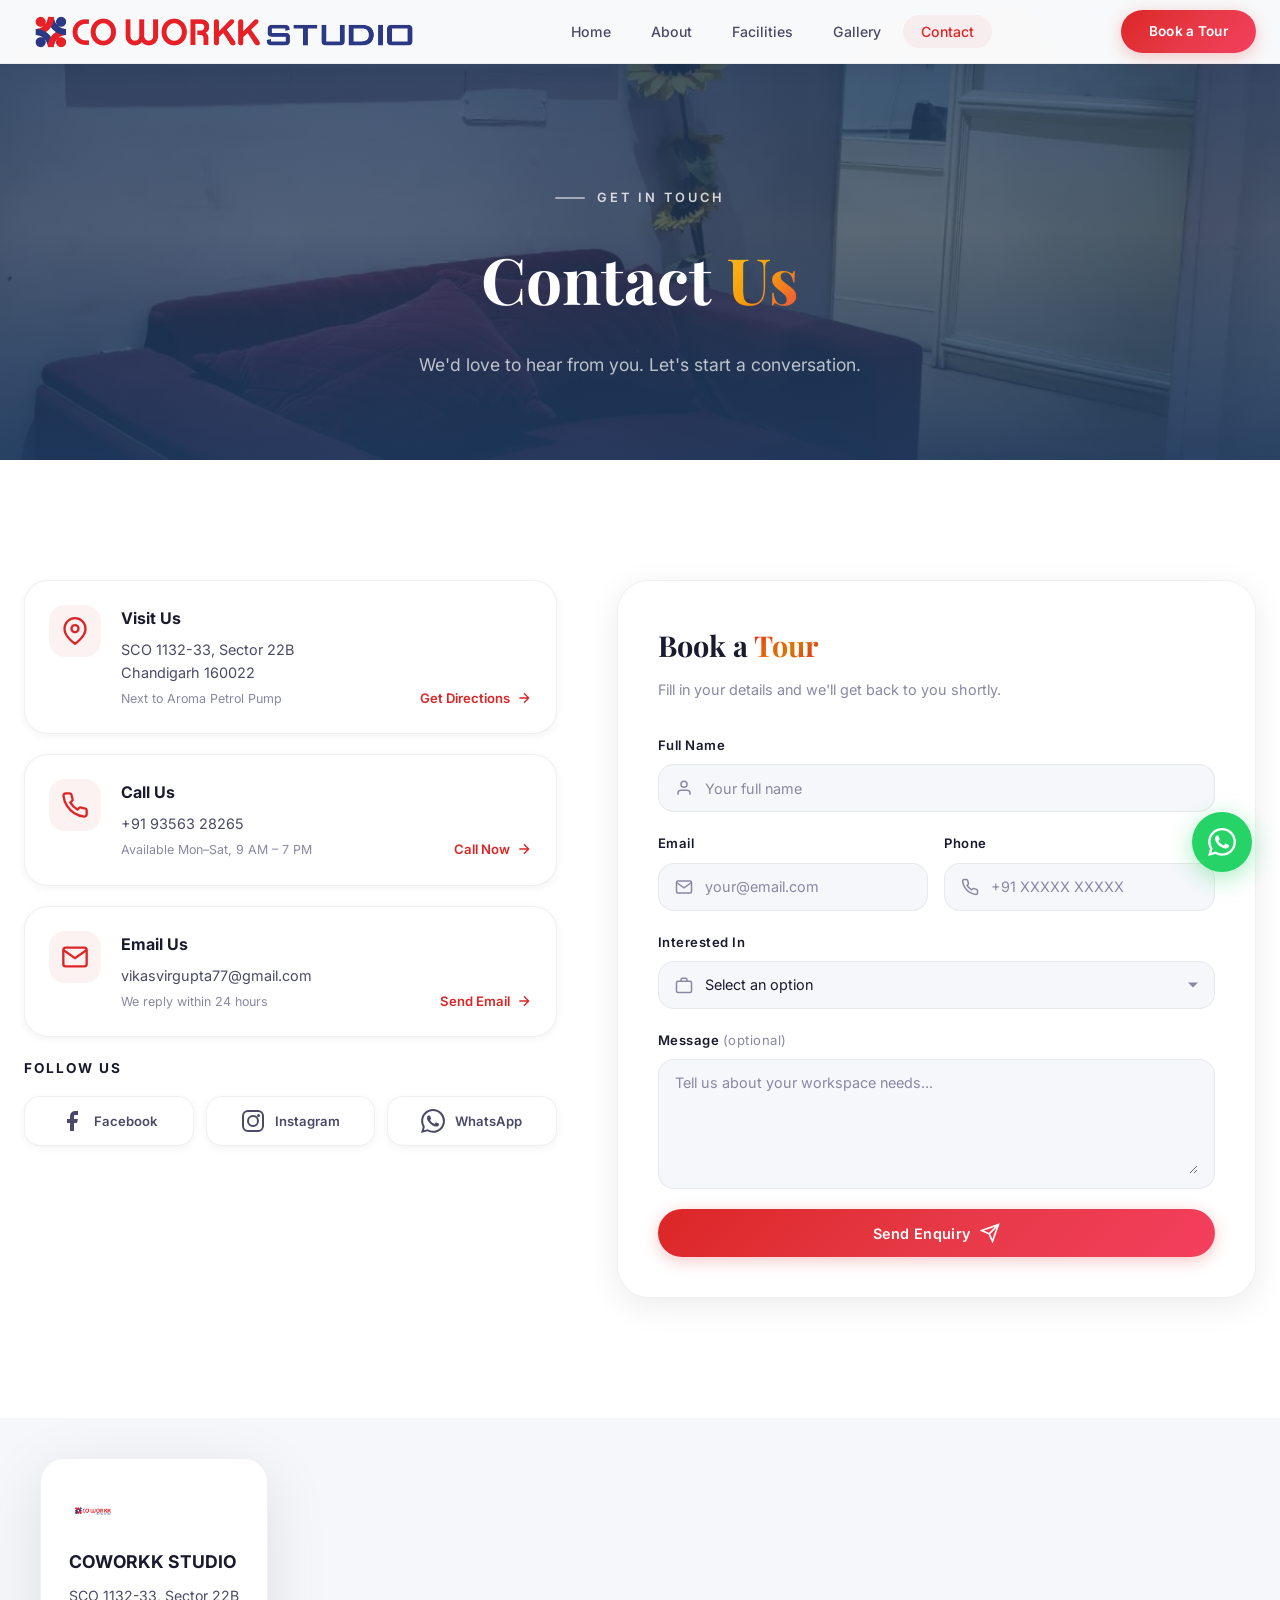
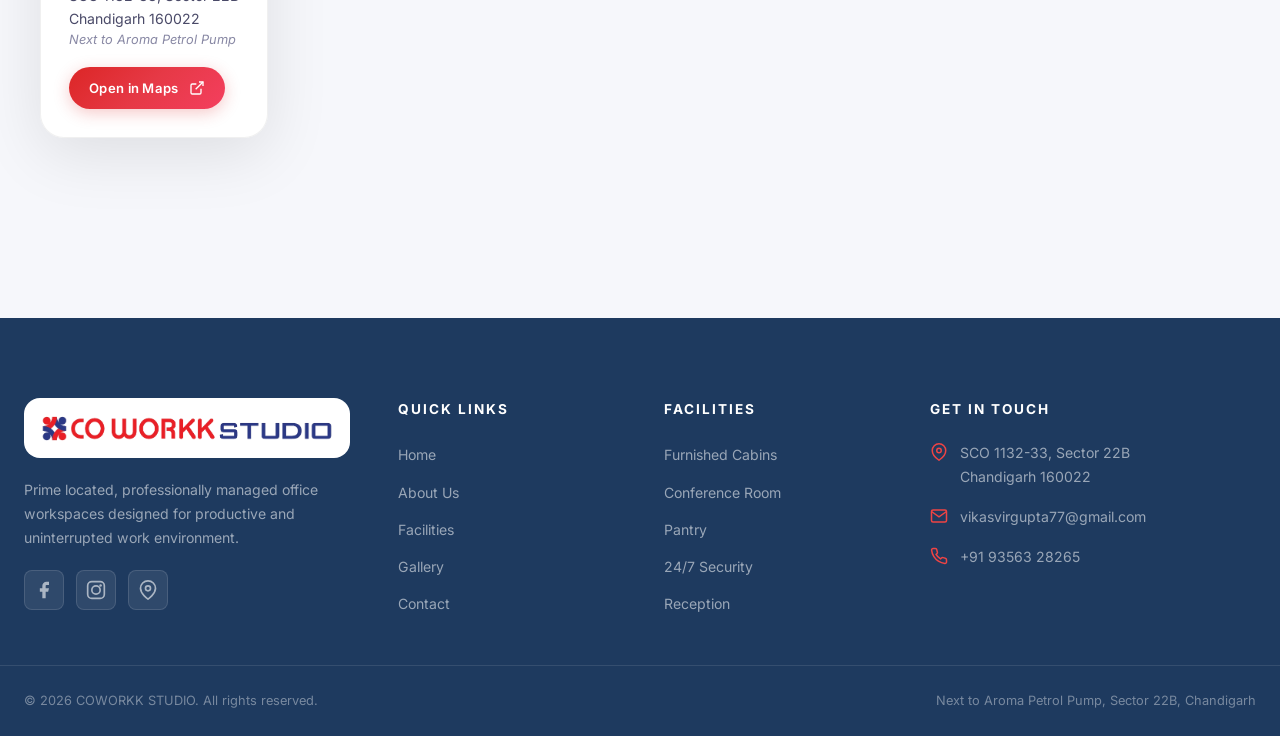
==== contact.html @ e85fd24f "first commit" ====
<!DOCTYPE html>
<html lang="en">
<head>
    <meta charset="UTF-8">
    <meta name="viewport" content="width=device-width, initial-scale=1.0">
    <title>Contact — COWORKK STUDIO | Book Your Workspace in Chandigarh</title>
    <meta name="description" content="Get in touch with COWORKK STUDIO. Book a tour of our premium managed office spaces at SCO 1132-33, Sector 22B, Chandigarh. Call +91 93563 28265.">
    <link rel="preconnect" href="https://fonts.googleapis.com">
    <link rel="preconnect" href="https://fonts.gstatic.com" crossorigin>
    <link href="https://fonts.googleapis.com/css2?family=Inter:wght@300;400;500;600;700;800;900&family=Playfair+Display:ital,wght@0,400;0,600;0,700;1,400&display=swap" rel="stylesheet">
    <link rel="stylesheet" href="styles.css">
    <link rel="icon" type="image/jpeg" href="pics/logo.webp">
</head>
<body>
    <!-- Navigation -->
    <nav class="navbar navbar-solid" id="navbar">
        <div class="nav-container">
            <a href="index.html" class="nav-logo" id="contact-nav-logo">
                <img src="pics/logo-banner.webp" alt="COWORKK STUDIO" class="nav-logo-wide">
            </a>
            <ul class="nav-links" id="nav-links">
                <li><a href="index.html" class="nav-link" id="con-nav-home">Home</a></li>
                <li><a href="index.html#about" class="nav-link" id="con-nav-about">About</a></li>
                <li><a href="index.html#facilities" class="nav-link" id="con-nav-facilities">Facilities</a></li>
                <li><a href="gallery.html" class="nav-link" id="con-nav-gallery">Gallery</a></li>
                <li><a href="contact.html" class="nav-link active" id="con-nav-contact">Contact</a></li>
            </ul>
            <a href="#book" class="nav-cta" id="con-nav-cta">Book a Tour</a>
            <button class="nav-toggle" id="nav-toggle" aria-label="Toggle navigation">
                <span></span><span></span><span></span>
            </button>
        </div>
    </nav>

    <!-- Page Hero -->
    <section class="page-hero page-hero-short" id="contact-hero">
        <div class="page-hero-bg" style="background-image: url('pics/lounge.webp')"></div>
        <div class="page-hero-overlay"></div>
        <div class="page-hero-content">
            <div class="section-tag animate-fade-up">
                <span class="tag-line"></span>
                Get in Touch
            </div>
            <h1 class="page-hero-title animate-fade-up delay-1">Contact <span class="gradient-text">Us</span></h1>
            <p class="page-hero-subtitle animate-fade-up delay-2">We'd love to hear from you. Let's start a conversation.</p>
        </div>
    </section>

    <!-- Contact Section -->
    <section class="contact-section section" id="book">
        <div class="container">
            <div class="contact-grid">
                <!-- Contact Info Cards -->
                <div class="contact-info">
                    <div class="contact-card reveal-left" id="contact-card-location">
                        <div class="contact-card-icon">
                            <svg width="28" height="28" viewBox="0 0 24 24" fill="none" stroke="currentColor" stroke-width="2"><path d="M21 10c0 7-9 13-9 13s-9-6-9-13a9 9 0 0 1 18 0z"/><circle cx="12" cy="10" r="3"/></svg>
                        </div>
                        <div class="contact-card-content">
                            <h3>Visit Us</h3>
                            <p>SCO 1132-33, Sector 22B<br>Chandigarh 160022</p>
                            <span class="contact-detail-note">Next to Aroma Petrol Pump</span>
                        </div>
                        <a href="https://maps.app.goo.gl/kgdo58kGFGBuZxff9" target="_blank" rel="noopener" class="contact-card-action" id="contact-get-directions">
                            Get Directions
                            <svg width="16" height="16" viewBox="0 0 24 24" fill="none" stroke="currentColor" stroke-width="2"><path d="M5 12h14m-7-7 7 7-7 7"/></svg>
                        </a>
                    </div>

                    <div class="contact-card reveal-left delay-1" id="contact-card-phone">
                        <div class="contact-card-icon">
                            <svg width="28" height="28" viewBox="0 0 24 24" fill="none" stroke="currentColor" stroke-width="2"><path d="M22 16.92v3a2 2 0 0 1-2.18 2 19.79 19.79 0 0 1-8.63-3.07 19.5 19.5 0 0 1-6-6 19.79 19.79 0 0 1-3.07-8.67A2 2 0 0 1 4.11 2h3a2 2 0 0 1 2 1.72 12.84 12.84 0 0 0 .7 2.81 2 2 0 0 1-.45 2.11L8.09 9.91a16 16 0 0 0 6 6l1.27-1.27a2 2 0 0 1 2.11-.45 12.84 12.84 0 0 0 2.81.7A2 2 0 0 1 22 16.92z"/></svg>
                        </div>
                        <div class="contact-card-content">
                            <h3>Call Us</h3>
                            <p><a href="tel:9356328265">+91 93563 28265</a></p>
                            <span class="contact-detail-note">Available Mon–Sat, 9 AM – 7 PM</span>
                        </div>
                        <a href="tel:9356328265" class="contact-card-action" id="contact-call-now">
                            Call Now
                            <svg width="16" height="16" viewBox="0 0 24 24" fill="none" stroke="currentColor" stroke-width="2"><path d="M5 12h14m-7-7 7 7-7 7"/></svg>
                        </a>
                    </div>

                    <div class="contact-card reveal-left delay-2" id="contact-card-email">
                        <div class="contact-card-icon">
                            <svg width="28" height="28" viewBox="0 0 24 24" fill="none" stroke="currentColor" stroke-width="2"><path d="M4 4h16c1.1 0 2 .9 2 2v12c0 1.1-.9 2-2 2H4c-1.1 0-2-.9-2-2V6c0-1.1.9-2 2-2z"/><polyline points="22,6 12,13 2,6"/></svg>
                        </div>
                        <div class="contact-card-content">
                            <h3>Email Us</h3>
                            <p><a href="mailto:vikasvirgupta77@gmail.com">vikasvirgupta77@gmail.com</a></p>
                            <span class="contact-detail-note">We reply within 24 hours</span>
                        </div>
                        <a href="mailto:vikasvirgupta77@gmail.com" class="contact-card-action" id="contact-send-email">
                            Send Email
                            <svg width="16" height="16" viewBox="0 0 24 24" fill="none" stroke="currentColor" stroke-width="2"><path d="M5 12h14m-7-7 7 7-7 7"/></svg>
                        </a>
                    </div>

                    <!-- Social Links -->
                    <div class="contact-socials reveal-left delay-3">
                        <h3>Follow Us</h3>
                        <div class="contact-social-links">
                            <a href="https://www.facebook.com/profile.php?id=61559058495968" target="_blank" rel="noopener" class="social-link-card" id="contact-facebook">
                                <svg width="24" height="24" viewBox="0 0 24 24" fill="currentColor"><path d="M18 2h-3a5 5 0 0 0-5 5v3H7v4h3v8h4v-8h3l1-4h-4V7a1 1 0 0 1 1-1h3z"/></svg>
                                <span>Facebook</span>
                            </a>
                            <a href="https://www.instagram.com/badger.7861937?igsh=MXg2c2RvbGVidzJybw==" target="_blank" rel="noopener" class="social-link-card" id="contact-instagram">
                                <svg width="24" height="24" viewBox="0 0 24 24" fill="none" stroke="currentColor" stroke-width="2"><rect x="2" y="2" width="20" height="20" rx="5"/><circle cx="12" cy="12" r="5"/><circle cx="17.5" cy="6.5" r="1.5" fill="currentColor" stroke="none"/></svg>
                                <span>Instagram</span>
                            </a>
                            <a href="https://wa.me/919356328265" target="_blank" rel="noopener" class="social-link-card" id="contact-whatsapp">
                                <svg width="24" height="24" viewBox="0 0 24 24" fill="currentColor"><path d="M17.472 14.382c-.297-.149-1.758-.867-2.03-.967-.273-.099-.471-.148-.67.15-.197.297-.767.966-.94 1.164-.173.199-.347.223-.644.075-.297-.15-1.255-.463-2.39-1.475-.883-.788-1.48-1.761-1.653-2.059-.173-.297-.018-.458.13-.606.134-.133.298-.347.446-.52.149-.174.198-.298.298-.497.099-.198.05-.371-.025-.52-.075-.149-.669-1.612-.916-2.207-.242-.579-.487-.5-.669-.51-.173-.008-.371-.01-.57-.01-.198 0-.52.074-.792.372-.272.297-1.04 1.016-1.04 2.479 0 1.462 1.065 2.875 1.213 3.074.149.198 2.096 3.2 5.077 4.487.709.306 1.262.489 1.694.625.712.227 1.36.195 1.871.118.571-.085 1.758-.719 2.006-1.413.248-.694.248-1.289.173-1.413-.074-.124-.272-.198-.57-.347m-5.421 7.403h-.004a9.87 9.87 0 0 1-5.031-1.378l-.361-.214-3.741.982.998-3.648-.235-.374a9.86 9.86 0 0 1-1.51-5.26c.001-5.45 4.436-9.884 9.888-9.884 2.64 0 5.122 1.03 6.988 2.898a9.825 9.825 0 0 1 2.893 6.994c-.003 5.45-4.437 9.884-9.885 9.884m8.413-18.297A11.815 11.815 0 0 0 12.05 0C5.495 0 .16 5.335.157 11.892c0 2.096.547 4.142 1.588 5.945L.057 24l6.305-1.654a11.882 11.882 0 0 0 5.683 1.448h.005c6.554 0 11.89-5.335 11.893-11.893a11.821 11.821 0 0 0-3.48-8.413z"/></svg>
                                <span>WhatsApp</span>
                            </a>
                        </div>
                    </div>
                </div>

                <!-- Contact Form -->
                <div class="contact-form-wrap reveal-right" id="contact-form-section">
                    <div class="contact-form-card">
                        <div class="form-header">
                            <h2>Book a <span class="gradient-text">Tour</span></h2>
                            <p>Fill in your details and we'll get back to you shortly.</p>
                        </div>
                        <form class="contact-form" id="contact-form" action="https://formsubmit.co/vikasvirgupta77@gmail.com" method="POST">
                            <input type="hidden" name="_subject" value="New Tour Booking Request — COWORKK STUDIO">
                            <input type="hidden" name="_captcha" value="false">
                            <input type="hidden" name="_next" value="">
                            <input type="text" name="_honey" style="display:none">
                            
                            <div class="form-group" id="form-group-name">
                                <label for="name">Full Name</label>
                                <div class="input-wrap">
                                    <svg width="18" height="18" viewBox="0 0 24 24" fill="none" stroke="currentColor" stroke-width="2"><path d="M20 21v-2a4 4 0 0 0-4-4H8a4 4 0 0 0-4 4v2"/><circle cx="12" cy="7" r="4"/></svg>
                                    <input type="text" name="name" id="name" placeholder="Your full name" required>
                                </div>
                            </div>

                            <div class="form-row">
                                <div class="form-group" id="form-group-email">
                                    <label for="email">Email</label>
                                    <div class="input-wrap">
                                        <svg width="18" height="18" viewBox="0 0 24 24" fill="none" stroke="currentColor" stroke-width="2"><path d="M4 4h16c1.1 0 2 .9 2 2v12c0 1.1-.9 2-2 2H4c-1.1 0-2-.9-2-2V6c0-1.1.9-2 2-2z"/><polyline points="22,6 12,13 2,6"/></svg>
                                        <input type="email" name="email" id="email" placeholder="your@email.com" required>
                                    </div>
                                </div>
                                <div class="form-group" id="form-group-phone">
                                    <label for="phone">Phone</label>
                                    <div class="input-wrap">
                                        <svg width="18" height="18" viewBox="0 0 24 24" fill="none" stroke="currentColor" stroke-width="2"><path d="M22 16.92v3a2 2 0 0 1-2.18 2 19.79 19.79 0 0 1-8.63-3.07 19.5 19.5 0 0 1-6-6 19.79 19.79 0 0 1-3.07-8.67A2 2 0 0 1 4.11 2h3a2 2 0 0 1 2 1.72c.127.96.361 1.903.7 2.81a2 2 0 0 1-.45 2.11L8.09 9.91a16 16 0 0 0 6 6l1.27-1.27a2 2 0 0 1 2.11-.45c.907.339 1.85.573 2.81.7A2 2 0 0 1 22 16.92z"/></svg>
                                        <input type="tel" name="phone" id="phone" placeholder="+91 XXXXX XXXXX" required>
                                    </div>
                                </div>
                            </div>

                            <div class="form-group" id="form-group-interest">
                                <label for="interest">Interested In</label>
                                <div class="input-wrap select-wrap">
                                    <svg width="18" height="18" viewBox="0 0 24 24" fill="none" stroke="currentColor" stroke-width="2"><rect x="2" y="7" width="20" height="15" rx="2"/><path d="M16 7V5a2 2 0 0 0-2-2h-4a2 2 0 0 0-2 2v2"/></svg>
                                    <select name="interest" id="interest" required>
                                        <option value="" disabled selected>Select an option</option>
                                        <option value="Private Cabin">Private Cabin</option>
                                        <option value="Shared Desk">Shared Desk</option>
                                        <option value="Conference Room">Conference Room</option>
                                        <option value="Virtual Office">Virtual Office</option>
                                        <option value="Just Exploring">Just Exploring</option>
                                    </select>
                                </div>
                            </div>

                            <div class="form-group" id="form-group-message">
                                <label for="message">Message <span class="optional">(optional)</span></label>
                                <div class="input-wrap textarea-wrap">
                                    <textarea name="message" id="message" rows="4" placeholder="Tell us about your workspace needs..."></textarea>
                                </div>
                            </div>

                            <button type="submit" class="btn btn-primary btn-full" id="contact-submit-btn">
                                <span>Send Enquiry</span>
                                <svg width="20" height="20" viewBox="0 0 24 24" fill="none" stroke="currentColor" stroke-width="2"><line x1="22" y1="2" x2="11" y2="13"/><polygon points="22 2 15 22 11 13 2 9 22 2"/></svg>
                            </button>
                        </form>
                    </div>
                </div>
            </div>
        </div>
    </section>

    <!-- Map Section -->
    <section class="map-section" id="map">
        <div class="map-overlay-info">
            <div class="map-info-card">
                <img src="pics/logo.webp" alt="COWORKK STUDIO" class="map-info-logo">
                <h3>COWORKK STUDIO</h3>
                <p>SCO 1132-33, Sector 22B<br>Chandigarh 160022</p>
                <p class="map-info-landmark">Next to Aroma Petrol Pump</p>
                <a href="https://maps.app.goo.gl/kgdo58kGFGBuZxff9" target="_blank" rel="noopener" class="btn btn-primary btn-small" id="map-open-directions">
                    <span>Open in Maps</span>
                    <svg width="16" height="16" viewBox="0 0 24 24" fill="none" stroke="currentColor" stroke-width="2"><path d="M18 13v6a2 2 0 0 1-2 2H5a2 2 0 0 1-2-2V8a2 2 0 0 1 2-2h6"/><polyline points="15 3 21 3 21 9"/><line x1="10" y1="14" x2="21" y2="3"/></svg>
                </a>
            </div>
        </div>
        <iframe 
            src="https://www.google.com/maps/embed?pb=!1m18!1m12!1m3!1d3430.067!2d76.7784!3d30.7333!2m3!1f0!2f0!3f0!3m2!1i1024!2i768!4f13.1!3m3!1m2!1s0x0%3A0x0!2zMzDCsDQ0JzAwLjAiTiA3NsKwNDYnNDIuMiJF!5e0!3m2!1sen!2sin!4v1700000000000!5m2!1sen!2sin" 
            width="100%" 
            height="500" 
            style="border:0;" 
            allowfullscreen="" 
            loading="lazy" 
            referrerpolicy="no-referrer-when-downgrade"
            title="COWORKK STUDIO Location Map"
            id="google-map-iframe">
        </iframe>
    </section>

    <!-- Footer -->
    <footer class="footer" id="contact-footer">
        <div class="footer-top">
            <div class="container">
                <div class="footer-grid">
                    <div class="footer-brand">
                        <a href="index.html" class="footer-logo">
                            <img src="pics/logo-banner.webp" alt="COWORKK STUDIO">
                        </a>
                        <p>Prime located, professionally managed office workspaces designed for productive and uninterrupted work environment.</p>
                        <div class="footer-socials">
                            <a href="https://www.facebook.com/profile.php?id=61559058495968" target="_blank" rel="noopener" aria-label="Facebook">
                                <svg width="20" height="20" viewBox="0 0 24 24" fill="currentColor"><path d="M18 2h-3a5 5 0 0 0-5 5v3H7v4h3v8h4v-8h3l1-4h-4V7a1 1 0 0 1 1-1h3z"/></svg>
                            </a>
                            <a href="https://www.instagram.com/badger.7861937?igsh=MXg2c2RvbGVidzJybw==" target="_blank" rel="noopener" aria-label="Instagram">
                                <svg width="20" height="20" viewBox="0 0 24 24" fill="none" stroke="currentColor" stroke-width="2"><rect x="2" y="2" width="20" height="20" rx="5"/><circle cx="12" cy="12" r="5"/><circle cx="17.5" cy="6.5" r="1.5" fill="currentColor" stroke="none"/></svg>
                            </a>
                            <a href="https://maps.app.goo.gl/kgdo58kGFGBuZxff9" target="_blank" rel="noopener" aria-label="Google Maps">
                                <svg width="20" height="20" viewBox="0 0 24 24" fill="none" stroke="currentColor" stroke-width="2"><path d="M21 10c0 7-9 13-9 13s-9-6-9-13a9 9 0 0 1 18 0z"/><circle cx="12" cy="10" r="3"/></svg>
                            </a>
                        </div>
                    </div>
                    <div class="footer-links-group">
                        <h4>Quick Links</h4>
                        <ul>
                            <li><a href="index.html">Home</a></li>
                            <li><a href="index.html#about">About Us</a></li>
                            <li><a href="index.html#facilities">Facilities</a></li>
                            <li><a href="gallery.html">Gallery</a></li>
                            <li><a href="contact.html">Contact</a></li>
                        </ul>
                    </div>
                    <div class="footer-links-group">
                        <h4>Facilities</h4>
                        <ul>
                            <li><a href="index.html#facilities">Furnished Cabins</a></li>
                            <li><a href="index.html#facilities">Conference Room</a></li>
                            <li><a href="index.html#facilities">Pantry</a></li>
                            <li><a href="index.html#facilities">24/7 Security</a></li>
                            <li><a href="index.html#facilities">Reception</a></li>
                        </ul>
                    </div>
                    <div class="footer-contact">
                        <h4>Get in Touch</h4>
                        <div class="footer-contact-item">
                            <svg width="18" height="18" viewBox="0 0 24 24" fill="none" stroke="currentColor" stroke-width="2"><path d="M21 10c0 7-9 13-9 13s-9-6-9-13a9 9 0 0 1 18 0z"/><circle cx="12" cy="10" r="3"/></svg>
                            <span>SCO 1132-33, Sector 22B<br>Chandigarh 160022</span>
                        </div>
                        <div class="footer-contact-item">
                            <svg width="18" height="18" viewBox="0 0 24 24" fill="none" stroke="currentColor" stroke-width="2"><path d="M4 4h16c1.1 0 2 .9 2 2v12c0 1.1-.9 2-2 2H4c-1.1 0-2-.9-2-2V6c0-1.1.9-2 2-2z"/><polyline points="22,6 12,13 2,6"/></svg>
                            <a href="mailto:vikasvirgupta77@gmail.com">vikasvirgupta77@gmail.com</a>
                        </div>
                        <div class="footer-contact-item">
                            <svg width="18" height="18" viewBox="0 0 24 24" fill="none" stroke="currentColor" stroke-width="2"><path d="M22 16.92v3a2 2 0 0 1-2.18 2 19.79 19.79 0 0 1-8.63-3.07 19.5 19.5 0 0 1-6-6 19.79 19.79 0 0 1-3.07-8.67A2 2 0 0 1 4.11 2h3a2 2 0 0 1 2 1.72 12.84 12.84 0 0 0 .7 2.81 2 2 0 0 1-.45 2.11L8.09 9.91a16 16 0 0 0 6 6l1.27-1.27a2 2 0 0 1 2.11-.45 12.84 12.84 0 0 0 2.81.7A2 2 0 0 1 22 16.92z"/></svg>
                            <a href="tel:9356328265">+91 93563 28265</a>
                        </div>
                    </div>
                </div>
            </div>
        </div>
        <div class="footer-bottom">
            <div class="container">
                <p>&copy; 2026 COWORKK STUDIO. All rights reserved.</p>
                <p>Next to Aroma Petrol Pump, Sector 22B, Chandigarh</p>
            </div>
        </div>
    </footer>

    <!-- WhatsApp Float -->
    <a href="https://wa.me/919356328265" class="whatsapp-float" id="whatsapp-btn-contact" target="_blank" rel="noopener" aria-label="Chat on WhatsApp">
        <svg width="28" height="28" viewBox="0 0 24 24" fill="white"><path d="M17.472 14.382c-.297-.149-1.758-.867-2.03-.967-.273-.099-.471-.148-.67.15-.197.297-.767.966-.94 1.164-.173.199-.347.223-.644.075-.297-.15-1.255-.463-2.39-1.475-.883-.788-1.48-1.761-1.653-2.059-.173-.297-.018-.458.13-.606.134-.133.298-.347.446-.52.149-.174.198-.298.298-.497.099-.198.05-.371-.025-.52-.075-.149-.669-1.612-.916-2.207-.242-.579-.487-.5-.669-.51-.173-.008-.371-.01-.57-.01-.198 0-.52.074-.792.372-.272.297-1.04 1.016-1.04 2.479 0 1.462 1.065 2.875 1.213 3.074.149.198 2.096 3.2 5.077 4.487.709.306 1.262.489 1.694.625.712.227 1.36.195 1.871.118.571-.085 1.758-.719 2.006-1.413.248-.694.248-1.289.173-1.413-.074-.124-.272-.198-.57-.347m-5.421 7.403h-.004a9.87 9.87 0 0 1-5.031-1.378l-.361-.214-3.741.982.998-3.648-.235-.374a9.86 9.86 0 0 1-1.51-5.26c.001-5.45 4.436-9.884 9.888-9.884 2.64 0 5.122 1.03 6.988 2.898a9.825 9.825 0 0 1 2.893 6.994c-.003 5.45-4.437 9.884-9.885 9.884m8.413-18.297A11.815 11.815 0 0 0 12.05 0C5.495 0 .16 5.335.157 11.892c0 2.096.547 4.142 1.588 5.945L.057 24l6.305-1.654a11.882 11.882 0 0 0 5.683 1.448h.005c6.554 0 11.89-5.335 11.893-11.893a11.821 11.821 0 0 0-3.48-8.413z"/></svg>
    </a>

    <script src="script.js"></script>
</body>
</html>
---- styles.css ----
/* ============================================
   COWORKK STUDIO — Premium Stylesheet
   Design System: Light & Bright with Brand Colors
   ============================================ */

/* === CSS Custom Properties (Design Tokens) === */
:root {
    /* Colors — Light & Bright Theme */
    --bg-primary: #ffffff;
    --bg-secondary: #f6f7fb;
    --bg-tertiary: #eef0f6;
    --bg-card: #ffffff;
    --bg-card-hover: #f8f9ff;
    
    --text-primary: #1a1a2e;
    --text-secondary: #4a4a68;
    --text-muted: #8888a4;
    --text-accent: #111111;
    
    /* Brand — derived from the CO WORKK logo: red + blue */
    --accent-red: #e63946;
    --accent-blue: #1d3557;
    --brand-red: #dc2626;
    --brand-blue: #1e3a5f;
    --accent-primary: #dc2626;
    --accent-secondary: #1e3a5f;
    --accent-gradient: linear-gradient(135deg, #dc2626 0%, #e63946 50%, #f43f5e 100%);
    --accent-gradient-hover: linear-gradient(135deg, #ef4444 0%, #f43f5e 50%, #fb7185 100%);
    --accent-gradient-blue: linear-gradient(135deg, #1e3a5f 0%, #1d3557 50%, #2563eb 100%);
    --accent-glow: rgba(220, 38, 38, 0.15);
    --accent-glow-strong: rgba(220, 38, 38, 0.25);
    
    /* Glass */
    --glass-bg: rgba(0, 0, 0, 0.02);
    --glass-border: rgba(0, 0, 0, 0.06);
    --glass-border-hover: rgba(0, 0, 0, 0.12);
    
    /* Shadows */
    --shadow-sm: 0 2px 8px rgba(0,0,0,0.05);
    --shadow-md: 0 8px 32px rgba(0,0,0,0.08);
    --shadow-lg: 0 16px 64px rgba(0,0,0,0.1);
    --shadow-glow: 0 8px 40px rgba(220, 38, 38, 0.1);
    --shadow-card: 0 4px 20px rgba(0,0,0,0.06);
    
    /* Typography */
    --font-primary: 'Inter', -apple-system, BlinkMacSystemFont, sans-serif;
    --font-display: 'Playfair Display', Georgia, serif;
    
    /* Spacing */
    --section-padding: 120px 0;
    --container-max: 1280px;
    --container-padding: 0 24px;
    
    /* Radius */
    --radius-sm: 8px;
    --radius-md: 16px;
    --radius-lg: 24px;
    --radius-xl: 32px;
    --radius-full: 100px;
    
    /* Transitions */
    --transition-fast: 0.2s cubic-bezier(0.4, 0, 0.2, 1);
    --transition-medium: 0.4s cubic-bezier(0.4, 0, 0.2, 1);
    --transition-slow: 0.6s cubic-bezier(0.4, 0, 0.2, 1);
    --transition-spring: 0.5s cubic-bezier(0.34, 1.56, 0.64, 1);
}

/* === Reset & Base === */
*,
*::before,
*::after {
    margin: 0;
    padding: 0;
    box-sizing: border-box;
}

html {
    scroll-behavior: smooth;
    scroll-padding-top: 80px;
}

body {
    font-family: var(--font-primary);
    background: var(--bg-primary);
    color: var(--text-secondary);
    line-height: 1.7;
    overflow-x: hidden;
    -webkit-font-smoothing: antialiased;
    -moz-osx-font-smoothing: grayscale;
}

img {
    max-width: 100%;
    height: auto;
    display: block;
}

a {
    text-decoration: none;
    color: inherit;
    transition: color var(--transition-fast);
}

ul { list-style: none; }

.container {
    max-width: var(--container-max);
    margin: 0 auto;
    padding: var(--container-padding);
}

.section {
    padding: var(--section-padding);
    position: relative;
}

/* === Preloader === */
.preloader {
    position: fixed;
    top: 0;
    left: 0;
    width: 100%;
    height: 100%;
    background: #ffffff;
    display: flex;
    align-items: center;
    justify-content: center;
    z-index: 10000;
    transition: opacity 0.6s ease, visibility 0.6s ease;
}

.preloader.hidden {
    opacity: 0;
    visibility: hidden;
}

.preloader-inner {
    text-align: center;
}

.preloader-logo {
    width: 120px;
    height: 120px;
    margin: 0 auto 24px;
    animation: pulse 1.5s ease-in-out infinite;
}

.preloader-logo img {
    width: 100%;
    height: 100%;
    object-fit: contain;
    border-radius: var(--radius-md);
}

.preloader-bar {
    width: 200px;
    height: 3px;
    background: #eef0f6;
    border-radius: var(--radius-full);
    overflow: hidden;
}

.preloader-progress {
    width: 0;
    height: 100%;
    background: var(--accent-gradient);
    border-radius: var(--radius-full);
    animation: preload-progress 1.8s ease-in-out forwards;
}

@keyframes preload-progress {
    0% { width: 0; }
    50% { width: 70%; }
    100% { width: 100%; }
}

@keyframes pulse {
    0%, 100% { transform: scale(1); opacity: 1; }
    50% { transform: scale(1.05); opacity: 0.8; }
}

/* === Gradient Text === */
.gradient-text {
    background: linear-gradient(135deg, #dc2626 0%, #ea580c 30%, #d97706 60%, #dc2626 100%);
    -webkit-background-clip: text;
    -webkit-text-fill-color: transparent;
    background-clip: text;
}

/* === Navigation === */
.navbar {
    position: fixed;
    top: 0;
    left: 0;
    width: 100%;
    z-index: 1000;
    padding: 16px 0;
    transition: all var(--transition-medium);
}

.navbar.scrolled {
    background: rgba(255, 255, 255, 0.95);
    backdrop-filter: blur(20px);
    -webkit-backdrop-filter: blur(20px);
    border-bottom: 1px solid var(--glass-border);
    padding: 10px 0;
    box-shadow: 0 2px 20px rgba(0,0,0,0.06);
}

.navbar-solid {
    background: rgba(255, 255, 255, 0.97);
    backdrop-filter: blur(20px);
    -webkit-backdrop-filter: blur(20px);
    border-bottom: 1px solid var(--glass-border);
    padding: 10px 0;
    box-shadow: 0 2px 20px rgba(0,0,0,0.06);
}

.nav-container {
    max-width: var(--container-max);
    margin: 0 auto;
    padding: 0 24px;
    display: flex;
    align-items: center;
    justify-content: space-between;
}

.nav-logo {
    display: flex;
    align-items: center;
    z-index: 1001;
}

.nav-logo-wide {
    height: 48px;
    width: auto;
    object-fit: contain;
    transition: all var(--transition-fast);
}

.navbar:not(.scrolled):not(.navbar-solid) .nav-logo-wide {
    /* Adds a soft white glow so dark text is readable on the dark hero */
    filter: drop-shadow(0px 0px 8px rgba(255, 255, 255, 0.9));
}

.navbar.scrolled .nav-logo-wide,
.navbar-solid .nav-logo-wide {
    height: 40px;
    filter: none;
}

/* Fallback for square logo (footer) */
.nav-logo img:not(.nav-logo-wide) {
    width: 52px;
    height: 52px;
    border-radius: var(--radius-sm);
    object-fit: contain;
    background: #fff;
    padding: 2px;
}

.nav-links {
    display: flex;
    align-items: center;
    gap: 4px;
}

.nav-link {
    padding: 8px 18px;
    font-size: 0.88rem;
    font-weight: 500;
    color: var(--text-secondary);
    border-radius: var(--radius-full);
    transition: all var(--transition-fast);
    position: relative;
}

.navbar:not(.scrolled):not(.navbar-solid) .nav-link {
    color: rgba(255,255,255,0.85);
}

.navbar:not(.scrolled):not(.navbar-solid) .nav-link:hover,
.navbar:not(.scrolled):not(.navbar-solid) .nav-link.active {
    color: #ffffff;
    background: rgba(255,255,255,0.12);
}

.navbar.scrolled .nav-link:hover,
.navbar.scrolled .nav-link.active,
.navbar-solid .nav-link:hover,
.navbar-solid .nav-link.active {
    color: var(--brand-red);
    background: rgba(220, 38, 38, 0.06);
}

.nav-cta {
    padding: 10px 28px;
    font-size: 0.85rem;
    font-weight: 600;
    color: white;
    background: var(--accent-gradient);
    border-radius: var(--radius-full);
    transition: all var(--transition-fast);
    letter-spacing: 0.3px;
    box-shadow: 0 4px 16px rgba(220, 38, 38, 0.25);
}

.nav-cta:hover {
    background: var(--accent-gradient-hover);
    transform: translateY(-2px);
    box-shadow: 0 8px 24px rgba(220, 38, 38, 0.35);
}

.nav-toggle {
    display: none;
    flex-direction: column;
    gap: 5px;
    background: none;
    border: none;
    cursor: pointer;
    padding: 4px;
    z-index: 1001;
}

.nav-toggle span {
    width: 24px;
    height: 2px;
    background: var(--text-primary);
    transition: all var(--transition-fast);
    border-radius: 2px;
}

.navbar:not(.scrolled):not(.navbar-solid) .nav-toggle span {
    background: #fff;
}

.nav-toggle.active span:nth-child(1) {
    transform: rotate(45deg) translate(5px, 5px);
}

.nav-toggle.active span:nth-child(2) {
    opacity: 0;
}

.nav-toggle.active span:nth-child(3) {
    transform: rotate(-45deg) translate(5px, -5px);
}

/* === Hero Section === */
.hero {
    position: relative;
    min-height: 100vh;
    display: flex;
    align-items: center;
    justify-content: center;
    overflow: hidden;
}

.hero-bg {
    position: absolute;
    inset: 0;
}

.hero-slide {
    position: absolute;
    inset: 0;
    background-size: cover;
    background-position: center;
    opacity: 0;
    transform: scale(1.1);
    transition: opacity 1.5s ease, transform 8s ease;
}

.hero-slide.active {
    opacity: 1;
    transform: scale(1);
}

.hero-overlay {
    position: absolute;
    inset: 0;
    background: linear-gradient(
        180deg,
        rgba(10, 10, 30, 0.55) 0%,
        rgba(10, 10, 30, 0.4) 40%,
        rgba(10, 10, 30, 0.7) 100%
    );
    z-index: 1;
}

.hero-particles {
    position: absolute;
    inset: 0;
    z-index: 2;
    pointer-events: none;
}

.hero-particle {
    position: absolute;
    width: 3px;
    height: 3px;
    background: rgba(255, 255, 255, 0.4);
    border-radius: 50%;
    animation: float-particle linear infinite;
}

@keyframes float-particle {
    0% {
        transform: translateY(100vh) scale(0);
        opacity: 0;
    }
    10% { opacity: 1; }
    90% { opacity: 1; }
    100% {
        transform: translateY(-100px) scale(1);
        opacity: 0;
    }
}

.hero-content {
    position: relative;
    z-index: 3;
    text-align: center;
    max-width: 900px;
    padding: 80px 24px 0;
}

.hero-badge {
    display: inline-flex;
    align-items: center;
    gap: 8px;
    padding: 8px 20px;
    background: rgba(255, 255, 255, 0.12);
    border: 1px solid rgba(255, 255, 255, 0.2);
    border-radius: var(--radius-full);
    font-size: 0.82rem;
    font-weight: 600;
    color: #fff;
    letter-spacing: 1px;
    text-transform: uppercase;
    margin-bottom: 28px;
    backdrop-filter: blur(8px);
}

.badge-dot {
    width: 6px;
    height: 6px;
    background: #4ade80;
    border-radius: 50%;
    animation: blink 2s ease-in-out infinite;
}

@keyframes blink {
    0%, 100% { opacity: 1; }
    50% { opacity: 0.3; }
}

.hero-title {
    font-family: var(--font-display);
    font-size: clamp(2.8rem, 6vw, 5rem);
    font-weight: 700;
    line-height: 1.1;
    color: #ffffff;
    margin-bottom: 24px;
    letter-spacing: -1px;
}

.hero .gradient-text {
    background: linear-gradient(135deg, #fbbf24 0%, #f59e0b 50%, #ef4444 100%);
    -webkit-background-clip: text;
    -webkit-text-fill-color: transparent;
    background-clip: text;
}

.hero-title-accent {
    font-style: italic;
    font-weight: 400;
    -webkit-text-fill-color: #ffffff;
}

.hero-subtitle {
    font-size: 1.15rem;
    color: rgba(255,255,255,0.8);
    max-width: 600px;
    margin: 0 auto 40px;
    line-height: 1.8;
}

.hero-actions {
    display: flex;
    align-items: center;
    justify-content: center;
    gap: 16px;
    margin-bottom: 60px;
}

/* Buttons */
.btn {
    display: inline-flex;
    align-items: center;
    gap: 10px;
    padding: 14px 32px;
    font-size: 0.9rem;
    font-weight: 600;
    font-family: var(--font-primary);
    border-radius: var(--radius-full);
    cursor: pointer;
    border: none;
    transition: all var(--transition-fast);
    letter-spacing: 0.3px;
}

.btn-primary {
    background: var(--accent-gradient);
    color: white;
    box-shadow: 0 4px 16px rgba(220, 38, 38, 0.25);
}

.btn-primary:hover {
    background: var(--accent-gradient-hover);
    transform: translateY(-2px);
    box-shadow: 0 12px 32px rgba(220, 38, 38, 0.35);
}

.btn-ghost {
    background: rgba(255, 255, 255, 0.12);
    color: #ffffff;
    border: 1px solid rgba(255, 255, 255, 0.25);
    backdrop-filter: blur(10px);
}

.btn-ghost:hover {
    background: rgba(255, 255, 255, 0.2);
    border-color: rgba(255, 255, 255, 0.4);
    transform: translateY(-2px);
}

/* On light bg sections, ghost btn needs different colors */
.about .btn-ghost,
.facilities .btn-ghost,
.gallery-preview .btn-ghost,
.contact-section .btn-ghost,
.cta-band .btn-ghost {
    background: var(--bg-secondary);
    color: var(--text-primary);
    border: 1px solid var(--glass-border);
    backdrop-filter: none;
}

.btn-large {
    padding: 18px 40px;
    font-size: 1rem;
}

.btn-small {
    padding: 10px 20px;
    font-size: 0.82rem;
}

.btn-full {
    width: 100%;
    justify-content: center;
}

/* Hero Stats */
.hero-stats {
    display: flex;
    align-items: center;
    justify-content: center;
    gap: 40px;
}

.hero-stat {
    text-align: center;
}

.stat-number {
    font-size: 2.2rem;
    font-weight: 800;
    color: #ffffff;
    font-family: var(--font-primary);
}

.stat-suffix {
    font-size: 1.2rem;
    font-weight: 700;
    color: #fbbf24;
}

.stat-label {
    display: block;
    font-size: 0.78rem;
    color: rgba(255,255,255,0.6);
    text-transform: uppercase;
    letter-spacing: 1.5px;
    margin-top: 4px;
}

.stat-divider {
    width: 1px;
    height: 40px;
    background: rgba(255,255,255,0.2);
}

/* Hero Scroll */
.hero-scroll {
    position: absolute;
    bottom: 40px;
    left: 50%;
    transform: translateX(-50%);
    z-index: 3;
    display: flex;
    flex-direction: column;
    align-items: center;
    gap: 12px;
}

.hero-scroll span {
    font-size: 0.72rem;
    letter-spacing: 2px;
    text-transform: uppercase;
    color: rgba(255,255,255,0.5);
}

.scroll-indicator {
    width: 24px;
    height: 40px;
    border: 2px solid rgba(255,255,255,0.25);
    border-radius: 12px;
    position: relative;
}

.scroll-dot {
    width: 4px;
    height: 8px;
    background: #fff;
    border-radius: 4px;
    position: absolute;
    top: 6px;
    left: 50%;
    transform: translateX(-50%);
    animation: scroll-bounce 2s ease-in-out infinite;
}

@keyframes scroll-bounce {
    0%, 100% { top: 6px; opacity: 1; }
    50% { top: 22px; opacity: 0.3; }
}

/* === Animations === */
.animate-fade-up {
    opacity: 0;
    transform: translateY(30px);
    animation: fadeUp 0.8s ease forwards;
}

.delay-1 { animation-delay: 0.15s; }
.delay-2 { animation-delay: 0.3s; }
.delay-3 { animation-delay: 0.45s; }
.delay-4 { animation-delay: 0.6s; }

@keyframes fadeUp {
    to {
        opacity: 1;
        transform: translateY(0);
    }
}

/* Scroll Reveal */
.reveal-up,
.reveal-left,
.reveal-right {
    opacity: 0;
    transition: all 0.8s cubic-bezier(0.4, 0, 0.2, 1);
}

.reveal-up { transform: translateY(50px); }
.reveal-left { transform: translateX(-50px); }
.reveal-right { transform: translateX(50px); }

.reveal-up.revealed,
.reveal-left.revealed,
.reveal-right.revealed {
    opacity: 1;
    transform: translate(0);
}

/* === Section Headers === */
.section-tag {
    display: inline-flex;
    align-items: center;
    gap: 12px;
    font-size: 0.8rem;
    font-weight: 600;
    text-transform: uppercase;
    letter-spacing: 3px;
    color: var(--brand-red);
    margin-bottom: 16px;
}

.tag-line {
    width: 30px;
    height: 2px;
    background: var(--accent-gradient);
    border-radius: 2px;
}

.section-title {
    font-family: var(--font-display);
    font-size: clamp(2rem, 4vw, 3.2rem);
    font-weight: 700;
    color: var(--text-primary);
    line-height: 1.2;
    margin-bottom: 20px;
}

.section-subtitle {
    font-size: 1.05rem;
    color: var(--text-secondary);
    max-width: 600px;
    line-height: 1.8;
}

.section-header {
    text-align: center;
    margin-bottom: 72px;
}

.section-header .section-subtitle {
    margin: 0 auto;
}

/* === About Section === */
.about {
    background: linear-gradient(180deg, #ffffff 0%, #f8faff 50%, #f0f4ff 100%);
    position: relative;
}

.about-grid {
    display: grid;
    grid-template-columns: 1fr 1fr;
    gap: 80px;
    align-items: center;
}

.about-images {
    position: relative;
}

.about-img-main {
    position: relative;
    border-radius: var(--radius-lg);
    overflow: hidden;
    box-shadow: var(--shadow-lg);
}

.about-img-main img {
    width: 100%;
    height: 480px;
    object-fit: cover;
    transition: transform var(--transition-slow);
}

.about-img-main:hover img {
    transform: scale(1.05);
}

.img-badge {
    position: absolute;
    top: 20px;
    right: 20px;
    display: flex;
    align-items: center;
    gap: 8px;
    padding: 10px 16px;
    background: rgba(255, 255, 255, 0.92);
    backdrop-filter: blur(10px);
    border-radius: var(--radius-md);
    border: 1px solid rgba(0,0,0,0.06);
    box-shadow: var(--shadow-sm);
}

.badge-icon {
    font-size: 1.2rem;
    color: #fbbf24;
}

.img-badge span {
    font-size: 0.72rem;
    font-weight: 700;
    color: var(--text-primary);
    text-transform: uppercase;
    letter-spacing: 1px;
    line-height: 1.3;
}

.about-img-secondary {
    position: absolute;
    bottom: -30px;
    right: -30px;
    width: 200px;
    height: 200px;
    border-radius: var(--radius-lg);
    overflow: hidden;
    border: 5px solid var(--bg-primary);
    box-shadow: var(--shadow-lg);
}

.about-img-secondary img {
    width: 100%;
    height: 100%;
    object-fit: cover;
}

.about-floating-card {
    position: absolute;
    bottom: 40px;
    left: -20px;
    display: flex;
    align-items: center;
    gap: 12px;
    padding: 16px 20px;
    background: rgba(255, 255, 255, 0.95);
    backdrop-filter: blur(20px);
    border-radius: var(--radius-md);
    border: 1px solid rgba(0,0,0,0.06);
    box-shadow: var(--shadow-md);
    animation: float 4s ease-in-out infinite;
}

@keyframes float {
    0%, 100% { transform: translateY(0); }
    50% { transform: translateY(-10px); }
}

.floating-icon {
    font-size: 2rem;
}

.about-floating-card strong {
    display: block;
    color: var(--text-primary);
    font-size: 0.9rem;
}

.about-floating-card span {
    font-size: 0.75rem;
    color: var(--text-muted);
}

.about-text {
    font-size: 1.02rem;
    line-height: 1.9;
    color: var(--text-secondary);
    margin-bottom: 16px;
}

.about-text strong {
    color: var(--brand-red);
}

.about-features {
    display: flex;
    flex-direction: column;
    gap: 16px;
    margin-top: 32px;
}

.about-feature {
    display: flex;
    align-items: center;
    gap: 16px;
    padding: 16px 20px;
    background: #fff;
    border: 1px solid var(--glass-border);
    border-radius: var(--radius-md);
    transition: all var(--transition-fast);
    box-shadow: var(--shadow-sm);
}

.about-feature:nth-child(1):hover { border-color: rgba(220,38,38,0.2); transform: translateX(8px); }
.about-feature:nth-child(2):hover { border-color: rgba(37,99,235,0.2); transform: translateX(8px); }
.about-feature:nth-child(3):hover { border-color: rgba(5,150,105,0.2); transform: translateX(8px); }

.about-feature:hover {
    box-shadow: var(--shadow-md);
}

.feature-icon {
    width: 48px;
    height: 48px;
    display: flex;
    align-items: center;
    justify-content: center;
    border-radius: var(--radius-sm);
    flex-shrink: 0;
    transition: all var(--transition-fast);
}

.about-feature:nth-child(1) .feature-icon { background: linear-gradient(135deg, #fee2e2, #fecaca); color: #dc2626; }
.about-feature:nth-child(2) .feature-icon { background: linear-gradient(135deg, #dbeafe, #bfdbfe); color: #2563eb; }
.about-feature:nth-child(3) .feature-icon { background: linear-gradient(135deg, #d1fae5, #a7f3d0); color: #059669; }

.about-feature:hover .feature-icon {
    transform: scale(1.1);
}

.about-feature strong {
    display: block;
    color: var(--text-primary);
    font-size: 0.92rem;
    margin-bottom: 2px;
}

.about-feature span {
    font-size: 0.8rem;
    color: var(--text-muted);
}

/* === Facilities Section === */
.facilities {
    background: linear-gradient(180deg, #f0f4ff 0%, #fef2f2 50%, #fff7ed 100%);
    position: relative;
    overflow: hidden;
}

.facilities::before {
    content: '';
    position: absolute;
    top: -100px;
    right: -100px;
    width: 400px;
    height: 400px;
    background: radial-gradient(circle, rgba(220,38,38,0.06) 0%, transparent 70%);
    border-radius: 50%;
    pointer-events: none;
}

.facilities::after {
    content: '';
    position: absolute;
    bottom: -100px;
    left: -100px;
    width: 400px;
    height: 400px;
    background: radial-gradient(circle, rgba(37,99,235,0.06) 0%, transparent 70%);
    border-radius: 50%;
    pointer-events: none;
}

.facilities-grid {
    display: grid;
    grid-template-columns: repeat(3, 1fr);
    gap: 24px;
}

.facility-card {
    position: relative;
    padding: 36px 28px;
    background: var(--bg-card);
    border: 1px solid var(--glass-border);
    border-radius: var(--radius-lg);
    overflow: hidden;
    transition: all var(--transition-medium);
    cursor: default;
    box-shadow: var(--shadow-sm);
}

.facility-card:hover {
    background: var(--bg-card-hover);
    transform: translateY(-8px);
    box-shadow: 0 20px 40px rgba(0,0,0,0.1);
}

/* Colorful icon backgrounds for each card */
.facility-card:nth-child(1) .facility-icon { background: linear-gradient(135deg, #fee2e2, #fecaca); color: #dc2626; }
.facility-card:nth-child(2) .facility-icon { background: linear-gradient(135deg, #dbeafe, #bfdbfe); color: #2563eb; }
.facility-card:nth-child(3) .facility-icon { background: linear-gradient(135deg, #fef3c7, #fde68a); color: #d97706; }
.facility-card:nth-child(4) .facility-icon { background: linear-gradient(135deg, #d1fae5, #a7f3d0); color: #059669; }
.facility-card:nth-child(5) .facility-icon { background: linear-gradient(135deg, #ede9fe, #ddd6fe); color: #7c3aed; }
.facility-card:nth-child(6) .facility-icon { background: linear-gradient(135deg, #fce7f3, #fbcfe8); color: #db2777; }
.facility-card:nth-child(7) .facility-icon { background: linear-gradient(135deg, #ffedd5, #fed7aa); color: #ea580c; }
.facility-card:nth-child(8) .facility-icon { background: linear-gradient(135deg, #ccfbf1, #99f6e4); color: #0d9488; }
.facility-card:nth-child(9) .facility-icon { background: linear-gradient(135deg, #e0e7ff, #c7d2fe); color: #4f46e5; }

/* Colorful bottom glow per card */
.facility-card:nth-child(1):hover { border-color: rgba(220,38,38,0.2); }
.facility-card:nth-child(2):hover { border-color: rgba(37,99,235,0.2); }
.facility-card:nth-child(3):hover { border-color: rgba(217,119,6,0.2); }
.facility-card:nth-child(4):hover { border-color: rgba(5,150,105,0.2); }
.facility-card:nth-child(5):hover { border-color: rgba(124,58,237,0.2); }
.facility-card:nth-child(6):hover { border-color: rgba(219,39,119,0.2); }
.facility-card:nth-child(7):hover { border-color: rgba(234,88,12,0.2); }
.facility-card:nth-child(8):hover { border-color: rgba(13,148,136,0.2); }
.facility-card:nth-child(9):hover { border-color: rgba(79,70,229,0.2); }

.facility-card:nth-child(1) .facility-glow { background: linear-gradient(90deg, #dc2626, #ef4444); }
.facility-card:nth-child(2) .facility-glow { background: linear-gradient(90deg, #2563eb, #3b82f6); }
.facility-card:nth-child(3) .facility-glow { background: linear-gradient(90deg, #d97706, #f59e0b); }
.facility-card:nth-child(4) .facility-glow { background: linear-gradient(90deg, #059669, #10b981); }
.facility-card:nth-child(5) .facility-glow { background: linear-gradient(90deg, #7c3aed, #8b5cf6); }
.facility-card:nth-child(6) .facility-glow { background: linear-gradient(90deg, #db2777, #ec4899); }
.facility-card:nth-child(7) .facility-glow { background: linear-gradient(90deg, #ea580c, #f97316); }
.facility-card:nth-child(8) .facility-glow { background: linear-gradient(90deg, #0d9488, #14b8a6); }
.facility-card:nth-child(9) .facility-glow { background: linear-gradient(90deg, #4f46e5, #6366f1); }

.facility-icon {
    width: 60px;
    height: 60px;
    display: flex;
    align-items: center;
    justify-content: center;
    border-radius: var(--radius-md);
    margin-bottom: 20px;
    transition: all var(--transition-fast);
}

.facility-card:hover .facility-icon {
    transform: scale(1.1) rotate(-3deg);
}

.facility-card h3 {
    font-size: 1.1rem;
    font-weight: 700;
    color: var(--text-primary);
    margin-bottom: 10px;
}

.facility-card p {
    font-size: 0.88rem;
    color: var(--text-muted);
    line-height: 1.7;
}

.facility-glow {
    position: absolute;
    bottom: 0;
    left: 50%;
    transform: translateX(-50%);
    width: 80%;
    height: 3px;
    background: var(--accent-gradient);
    opacity: 0;
    transition: opacity var(--transition-medium);
    border-radius: 2px 2px 0 0;
}

.facility-card:hover .facility-glow {
    opacity: 1;
}

/* === Membership Plans === */
.memberships {
    background-color: var(--bg-body);
}

.plans-grid {
    display: grid;
    grid-template-columns: repeat(4, 1fr);
    gap: 20px;
    margin-top: 40px;
}

.plan-card {
    background: var(--bg-card);
    border: 1px solid var(--glass-border);
    border-radius: var(--radius-lg);
    padding: 30px 20px;
    transition: all var(--transition-medium);
    box-shadow: var(--shadow-sm);
}

.plan-card:hover {
    transform: translateY(-8px);
    box-shadow: 0 15px 30px rgba(0,0,0,0.08);
    border-color: rgba(220, 38, 38, 0.2);
}

.plan-icon {
    font-size: 2.5rem;
    margin-bottom: 20px;
}

.plan-card h3 {
    font-size: 1.2rem;
    font-weight: 700;
    color: var(--text-primary);
    margin-bottom: 12px;
}

.plan-card p {
    font-size: 0.9rem;
    color: var(--text-muted);
    line-height: 1.6;
    margin-bottom: 24px;
}

.plan-features {
    list-style: none;
    padding: 0;
    margin: 0;
}

.plan-features li {
    display: flex;
    align-items: center;
    gap: 10px;
    font-size: 0.88rem;
    color: var(--text-secondary);
    margin-bottom: 12px;
}

.plan-features li svg {
    width: 16px;
    height: 16px;
    color: #10b981;
    flex-shrink: 0;
}

/* === Virtual Office Section === */
.virtual-office {
    background: var(--bg-secondary);
    position: relative;
    overflow: hidden;
}

.virtual-office::before {
    content: '';
    position: absolute;
    top: -120px;
    right: -120px;
    width: 400px;
    height: 400px;
    background: radial-gradient(circle, rgba(220, 38, 38, 0.06) 0%, transparent 70%);
    border-radius: 50%;
    pointer-events: none;
}

.vo-grid {
    display: grid;
    grid-template-columns: 1.1fr 0.9fr;
    gap: 60px;
    align-items: start;
}

.vo-text {
    font-size: 1.05rem;
    color: var(--text-secondary);
    line-height: 1.8;
    margin-bottom: 32px;
}

.vo-features {
    display: flex;
    flex-direction: column;
    gap: 20px;
    margin-bottom: 36px;
}

.vo-feature {
    display: flex;
    align-items: flex-start;
    gap: 16px;
}

.vo-feature-icon {
    width: 44px;
    height: 44px;
    min-width: 44px;
    display: flex;
    align-items: center;
    justify-content: center;
    background: var(--accent-gradient);
    border-radius: var(--radius-sm);
    color: #fff;
}

.vo-feature div:last-child {
    display: flex;
    flex-direction: column;
    gap: 2px;
}

.vo-feature strong {
    font-size: 0.95rem;
    color: var(--text-primary);
    font-weight: 700;
}

.vo-feature span {
    font-size: 0.85rem;
    color: var(--text-muted);
    line-height: 1.5;
}

.vo-actions {
    display: flex;
    align-items: center;
    gap: 14px;
    flex-wrap: wrap;
}

/* Highlight cards grid on the right */
.vo-highlights {
    display: grid;
    grid-template-columns: 1fr 1fr;
    gap: 20px;
}

.vo-highlight-card {
    background: var(--bg-card);
    border: 1px solid var(--glass-border);
    border-radius: var(--radius-md);
    padding: 28px 22px;
    transition: all var(--transition-medium);
    box-shadow: var(--shadow-sm);
    position: relative;
    overflow: hidden;
}

.vo-highlight-card::after {
    content: '';
    position: absolute;
    bottom: 0;
    left: 0;
    right: 0;
    height: 3px;
    background: var(--accent-gradient);
    transform: scaleX(0);
    transition: transform var(--transition-medium);
}

.vo-highlight-card:hover {
    transform: translateY(-6px);
    box-shadow: var(--shadow-md);
    border-color: rgba(220, 38, 38, 0.15);
}

.vo-highlight-card:hover::after {
    transform: scaleX(1);
}

.vo-highlight-icon {
    font-size: 2rem;
    margin-bottom: 14px;
}

.vo-highlight-card h4 {
    font-size: 1.05rem;
    font-weight: 700;
    color: var(--text-primary);
    margin-bottom: 8px;
}

.vo-highlight-card p {
    font-size: 0.85rem;
    color: var(--text-muted);
    line-height: 1.6;
}

/* === Gallery Preview (Home) === */
.gallery-preview {
    background: linear-gradient(180deg, #fff7ed 0%, #fef2f2 50%, #ffffff 100%);
}

.gallery-mosaic {
    display: grid;
    grid-template-columns: repeat(4, 1fr);
    grid-auto-rows: 220px;
    gap: 16px;
}

.mosaic-item {
    position: relative;
    border-radius: var(--radius-md);
    overflow: hidden;
    cursor: pointer;
    box-shadow: var(--shadow-sm);
}

.mosaic-item img {
    width: 100%;
    height: 100%;
    object-fit: cover;
    transition: transform var(--transition-slow);
}

.mosaic-item:hover img {
    transform: scale(1.08);
}

.mosaic-large {
    grid-column: span 2;
    grid-row: span 2;
}

.mosaic-wide {
    grid-column: span 2;
}

.mosaic-overlay {
    position: absolute;
    inset: 0;
    background: linear-gradient(180deg, transparent 50%, rgba(10, 10, 30, 0.75) 100%);
    display: flex;
    align-items: flex-end;
    padding: 20px;
    opacity: 0;
    transition: opacity var(--transition-fast);
}

.mosaic-item:hover .mosaic-overlay {
    opacity: 1;
}

.mosaic-overlay span {
    font-size: 0.95rem;
    font-weight: 600;
    color: #ffffff;
}

.gallery-cta {
    text-align: center;
    margin-top: 48px;
}

/* === CTA Section === */
.cta-section {
    position: relative;
    padding: 160px 0;
    overflow: hidden;
}

.cta-bg {
    position: absolute;
    inset: 0;
}

.cta-bg img {
    width: 100%;
    height: 100%;
    object-fit: cover;
}

.cta-overlay {
    position: absolute;
    inset: 0;
    background: linear-gradient(
        135deg,
        rgba(30, 58, 95, 0.88) 0%,
        rgba(220, 38, 38, 0.35) 50%,
        rgba(30, 58, 95, 0.88) 100%
    );
}

.cta-content {
    position: relative;
    z-index: 2;
    text-align: center;
    max-width: 700px;
    margin: 0 auto;
}

.cta-title {
    font-family: var(--font-display);
    font-size: clamp(2rem, 4vw, 3rem);
    font-weight: 700;
    color: #ffffff;
    line-height: 1.2;
    margin-bottom: 20px;
}

.cta-section .gradient-text {
    background: linear-gradient(135deg, #fbbf24 0%, #f59e0b 50%, #ef4444 100%);
    -webkit-background-clip: text;
    -webkit-text-fill-color: transparent;
    background-clip: text;
}

.cta-text {
    font-size: 1.05rem;
    color: rgba(255,255,255,0.8);
    margin-bottom: 40px;
    line-height: 1.8;
}

.cta-actions {
    display: flex;
    align-items: center;
    justify-content: center;
    gap: 16px;
    flex-wrap: wrap;
}

/* === Footer === */
.footer {
    background: var(--brand-blue);
    color: rgba(255,255,255,0.7);
}

.footer-top {
    padding: 80px 0 48px;
}

.footer-grid {
    display: grid;
    grid-template-columns: 1.5fr 1fr 1fr 1.5fr;
    gap: 48px;
}

.footer-logo {
    display: flex;
    align-items: center;
    gap: 14px;
    font-size: 0.95rem;
    color: #ffffff;
    margin-bottom: 20px;
}

.footer-logo img {
    height: 60px;
    width: auto;
    border-radius: var(--radius-sm);
    object-fit: contain;
    background: #fff;
    padding: 6px 10px;
    border-radius: var(--radius-md);
}

.footer-logo span {
    letter-spacing: 2px;
    text-transform: uppercase;
    font-size: 1rem;
    color: #ffffff;
    font-weight: 500;
}

.footer-logo strong {
    color: #ef4444;
    font-weight: 800;
}

.footer-brand p {
    font-size: 0.88rem;
    color: rgba(255,255,255,0.55);
    line-height: 1.7;
    margin-bottom: 20px;
}

.footer-socials {
    display: flex;
    gap: 12px;
}

.footer-socials a {
    width: 40px;
    height: 40px;
    display: flex;
    align-items: center;
    justify-content: center;
    background: rgba(255,255,255,0.08);
    border: 1px solid rgba(255,255,255,0.12);
    border-radius: var(--radius-sm);
    color: rgba(255,255,255,0.6);
    transition: all var(--transition-fast);
}

.footer-socials a:hover {
    background: rgba(220, 38, 38, 0.2);
    border-color: rgba(220, 38, 38, 0.4);
    color: #ffffff;
    transform: translateY(-3px);
}

.footer-links-group h4,
.footer-contact h4 {
    font-size: 0.85rem;
    font-weight: 700;
    color: #ffffff;
    text-transform: uppercase;
    letter-spacing: 2px;
    margin-bottom: 20px;
}

.footer-links-group ul {
    display: flex;
    flex-direction: column;
    gap: 10px;
}

.footer-links-group a {
    font-size: 0.88rem;
    color: rgba(255,255,255,0.55);
    transition: all var(--transition-fast);
}

.footer-links-group a:hover {
    color: #ffffff;
    transform: translateX(4px);
    display: inline-block;
}

.footer-contact-item {
    display: flex;
    align-items: flex-start;
    gap: 12px;
    margin-bottom: 16px;
    font-size: 0.88rem;
    color: rgba(255,255,255,0.55);
}

.footer-contact-item svg {
    color: #ef4444;
    flex-shrink: 0;
    margin-top: 2px;
}

.footer-contact-item a {
    color: rgba(255,255,255,0.55);
}

.footer-contact-item a:hover {
    color: #ffffff;
}

.footer-bottom {
    padding: 24px 0;
    border-top: 1px solid rgba(255,255,255,0.1);
}

.footer-bottom .container {
    display: flex;
    justify-content: space-between;
    align-items: center;
}

.footer-bottom p {
    font-size: 0.8rem;
    color: rgba(255,255,255,0.4);
}

/* === WhatsApp Float === */
.whatsapp-float {
    position: fixed;
    bottom: 28px;
    right: 28px;
    width: 60px;
    height: 60px;
    background: #25D366;
    border-radius: 50%;
    display: flex;
    align-items: center;
    justify-content: center;
    z-index: 999;
    box-shadow: 0 6px 24px rgba(37, 211, 102, 0.4);
    transition: all var(--transition-fast);
    animation: whatsapp-pulse 2s ease-in-out infinite;
}

.whatsapp-float:hover {
    transform: scale(1.1) translateY(-3px);
    box-shadow: 0 10px 32px rgba(37, 211, 102, 0.5);
}

@keyframes whatsapp-pulse {
    0%, 100% { box-shadow: 0 6px 24px rgba(37, 211, 102, 0.4); }
    50% { box-shadow: 0 6px 24px rgba(37, 211, 102, 0.6), 0 0 0 12px rgba(37, 211, 102, 0.1); }
}

/* === Page Hero (Gallery & Contact) === */
.page-hero {
    position: relative;
    padding: 200px 0 100px;
    text-align: center;
    overflow: hidden;
}

.page-hero-short {
    padding: 180px 0 80px;
}

.page-hero-bg {
    position: absolute;
    inset: 0;
    background-size: cover;
    background-position: center;
}

.page-hero-overlay {
    position: absolute;
    inset: 0;
    background: linear-gradient(
        180deg,
        rgba(30, 58, 95, 0.85) 0%,
        rgba(30, 58, 95, 0.7) 50%,
        rgba(30, 58, 95, 0.92) 100%
    );
}

.page-hero-content {
    position: relative;
    z-index: 2;
}

.page-hero .section-tag {
    color: rgba(255,255,255,0.8);
}

.page-hero .tag-line {
    background: rgba(255,255,255,0.5);
}

.page-hero-title {
    font-family: var(--font-display);
    font-size: clamp(2.5rem, 5vw, 4rem);
    font-weight: 700;
    color: #ffffff;
    margin-bottom: 16px;
}

.page-hero .gradient-text {
    background: linear-gradient(135deg, #fbbf24 0%, #f59e0b 50%, #ef4444 100%);
    -webkit-background-clip: text;
    -webkit-text-fill-color: transparent;
    background-clip: text;
}

.page-hero-subtitle {
    font-size: 1.1rem;
    color: rgba(255,255,255,0.7);
    max-width: 500px;
    margin: 0 auto;
}

/* === Gallery Full Page === */
.gallery-full {
    background: var(--bg-secondary);
}

.gallery-filters {
    display: flex;
    align-items: center;
    justify-content: center;
    gap: 8px;
    margin-bottom: 48px;
    flex-wrap: wrap;
}

.filter-btn {
    padding: 10px 24px;
    font-size: 0.85rem;
    font-weight: 500;
    font-family: var(--font-primary);
    color: var(--text-muted);
    background: var(--bg-card);
    border: 1px solid var(--glass-border);
    border-radius: var(--radius-full);
    cursor: pointer;
    transition: all var(--transition-fast);
    box-shadow: var(--shadow-sm);
}

.filter-btn:hover {
    color: var(--text-primary);
    border-color: var(--glass-border-hover);
    box-shadow: var(--shadow-md);
}

.filter-btn.active {
    background: var(--brand-red);
    border-color: var(--brand-red);
    color: #ffffff;
    box-shadow: 0 4px 16px rgba(220, 38, 38, 0.25);
}

/* Gallery Grid */
.gallery-grid {
    display: grid;
    grid-template-columns: repeat(3, 1fr);
    grid-auto-rows: 300px;
    gap: 20px;
}

.gallery-item {
    position: relative;
    border-radius: var(--radius-lg);
    overflow: hidden;
    cursor: pointer;
    transition: all var(--transition-medium);
    box-shadow: var(--shadow-card);
}

.gallery-item.hidden {
    display: none;
}

.gallery-item-tall {
    grid-row: span 2;
}

.gallery-item-wide {
    grid-column: span 2;
}

.gallery-img-wrap {
    width: 100%;
    height: 100%;
    position: relative;
}

.gallery-img-wrap img {
    width: 100%;
    height: 100%;
    object-fit: cover;
    transition: transform var(--transition-slow);
}

.gallery-item:hover .gallery-img-wrap img {
    transform: scale(1.08);
}

.gallery-item-overlay {
    position: absolute;
    inset: 0;
    background: linear-gradient(180deg, rgba(10, 10, 30, 0) 40%, rgba(10, 10, 30, 0.85) 100%);
    display: flex;
    align-items: flex-end;
    justify-content: space-between;
    padding: 24px;
    opacity: 0;
    transition: opacity var(--transition-fast);
}

.gallery-item:hover .gallery-item-overlay {
    opacity: 1;
}

.gallery-item-tag {
    display: inline-block;
    padding: 4px 12px;
    background: rgba(220, 38, 38, 0.85);
    border-radius: var(--radius-full);
    font-size: 0.72rem;
    font-weight: 600;
    color: #ffffff;
    text-transform: uppercase;
    letter-spacing: 1px;
    margin-bottom: 8px;
}

.gallery-item-info h3 {
    font-size: 1.1rem;
    font-weight: 700;
    color: #ffffff;
    margin-bottom: 4px;
}

.gallery-item-info p {
    font-size: 0.82rem;
    color: rgba(255,255,255,0.7);
}

.gallery-zoom-btn {
    width: 44px;
    height: 44px;
    display: flex;
    align-items: center;
    justify-content: center;
    background: rgba(255, 255, 255, 0.15);
    backdrop-filter: blur(10px);
    border: 1px solid rgba(255, 255, 255, 0.25);
    border-radius: 50%;
    color: white;
    cursor: pointer;
    transition: all var(--transition-fast);
    align-self: flex-end;
    flex-shrink: 0;
}

.gallery-zoom-btn:hover {
    background: var(--brand-red);
    border-color: var(--brand-red);
    transform: scale(1.1);
}

/* === Lightbox === */
.lightbox {
    position: fixed;
    inset: 0;
    background: rgba(0, 0, 0, 0.92);
    z-index: 10000;
    display: flex;
    align-items: center;
    justify-content: center;
    opacity: 0;
    visibility: hidden;
    transition: all var(--transition-medium);
}

.lightbox.active {
    opacity: 1;
    visibility: visible;
}

.lightbox-content {
    max-width: 90vw;
    max-height: 85vh;
    position: relative;
}

.lightbox-content img {
    max-width: 100%;
    max-height: 80vh;
    object-fit: contain;
    border-radius: var(--radius-md);
}

.lightbox-close {
    position: absolute;
    top: 20px;
    right: 20px;
    width: 48px;
    height: 48px;
    background: rgba(255, 255, 255, 0.1);
    border: 1px solid rgba(255, 255, 255, 0.2);
    border-radius: 50%;
    color: white;
    font-size: 1.5rem;
    cursor: pointer;
    display: flex;
    align-items: center;
    justify-content: center;
    transition: all var(--transition-fast);
    z-index: 10;
}

.lightbox-close:hover {
    background: rgba(255, 255, 255, 0.2);
    transform: rotate(90deg);
}

.lightbox-prev,
.lightbox-next {
    position: absolute;
    top: 50%;
    transform: translateY(-50%);
    width: 48px;
    height: 48px;
    background: rgba(255, 255, 255, 0.08);
    border: 1px solid rgba(255, 255, 255, 0.15);
    border-radius: 50%;
    color: white;
    cursor: pointer;
    display: flex;
    align-items: center;
    justify-content: center;
    transition: all var(--transition-fast);
    z-index: 10;
}

.lightbox-prev { left: 20px; }
.lightbox-next { right: 20px; }

.lightbox-prev:hover,
.lightbox-next:hover {
    background: rgba(220, 38, 38, 0.3);
    border-color: rgba(220, 38, 38, 0.5);
}

.lightbox-caption {
    text-align: center;
    padding: 16px 0 0;
    font-size: 0.9rem;
    color: rgba(255,255,255,0.7);
}

.lightbox-counter {
    position: absolute;
    bottom: 20px;
    left: 50%;
    transform: translateX(-50%);
    font-size: 0.82rem;
    color: rgba(255,255,255,0.5);
}

/* === CTA Band === */
.cta-band {
    padding: 80px 0;
    background: linear-gradient(135deg, rgba(220, 38, 38, 0.04) 0%, rgba(30, 58, 95, 0.04) 100%);
    border-top: 1px solid var(--glass-border);
    border-bottom: 1px solid var(--glass-border);
}

.cta-band-content {
    text-align: center;
}

.cta-band h2 {
    font-family: var(--font-display);
    font-size: 2rem;
    font-weight: 700;
    color: var(--text-primary);
    margin-bottom: 12px;
}

.cta-band p {
    font-size: 1rem;
    color: var(--text-secondary);
    margin-bottom: 28px;
}

/* === Contact Page === */
.contact-section {
    background: var(--bg-primary);
}

.contact-grid {
    display: grid;
    grid-template-columns: 1fr 1.2fr;
    gap: 60px;
    align-items: start;
}

.contact-info {
    display: flex;
    flex-direction: column;
    gap: 20px;
}

.contact-card {
    padding: 24px;
    background: var(--bg-card);
    border: 1px solid var(--glass-border);
    border-radius: var(--radius-lg);
    display: flex;
    align-items: flex-start;
    gap: 20px;
    transition: all var(--transition-fast);
    box-shadow: var(--shadow-sm);
}

.contact-card:hover {
    border-color: rgba(220, 38, 38, 0.15);
    transform: translateX(8px);
    box-shadow: var(--shadow-glow), var(--shadow-md);
}

.contact-card-icon {
    width: 52px;
    height: 52px;
    display: flex;
    align-items: center;
    justify-content: center;
    background: rgba(220, 38, 38, 0.06);
    border-radius: var(--radius-md);
    color: var(--brand-red);
    flex-shrink: 0;
}

.contact-card-content {
    flex: 1;
}

.contact-card-content h3 {
    font-size: 1rem;
    font-weight: 700;
    color: var(--text-primary);
    margin-bottom: 6px;
}

.contact-card-content p {
    font-size: 0.9rem;
    color: var(--text-secondary);
    line-height: 1.6;
}

.contact-card-content a {
    color: var(--text-secondary);
}

.contact-card-content a:hover {
    color: var(--brand-red);
}

.contact-detail-note {
    display: block;
    font-size: 0.78rem;
    color: var(--text-muted);
    margin-top: 4px;
}

.contact-card-action {
    display: inline-flex;
    align-items: center;
    gap: 6px;
    font-size: 0.82rem;
    font-weight: 600;
    color: var(--brand-red);
    margin-top: 8px;
    align-self: flex-end;
    flex-shrink: 0;
}

.contact-card-action:hover {
    gap: 10px;
}

/* Social Links */
.contact-socials h3 {
    font-size: 0.85rem;
    font-weight: 700;
    color: var(--text-primary);
    text-transform: uppercase;
    letter-spacing: 2px;
    margin-bottom: 16px;
}

.contact-social-links {
    display: flex;
    gap: 12px;
}

.social-link-card {
    display: flex;
    align-items: center;
    gap: 10px;
    padding: 12px 20px;
    background: var(--bg-card);
    border: 1px solid var(--glass-border);
    border-radius: var(--radius-md);
    color: var(--text-secondary);
    transition: all var(--transition-fast);
    flex: 1;
    justify-content: center;
    box-shadow: var(--shadow-sm);
}

.social-link-card:hover {
    border-color: rgba(220, 38, 38, 0.2);
    background: rgba(220, 38, 38, 0.03);
    color: var(--brand-red);
    transform: translateY(-3px);
    box-shadow: var(--shadow-md);
}

.social-link-card span {
    font-size: 0.82rem;
    font-weight: 600;
}

/* Contact Form */
.contact-form-card {
    padding: 40px;
    background: var(--bg-card);
    border: 1px solid var(--glass-border);
    border-radius: var(--radius-xl);
    box-shadow: var(--shadow-md);
}

.form-header {
    margin-bottom: 32px;
}

.form-header h2 {
    font-family: var(--font-display);
    font-size: 1.8rem;
    font-weight: 700;
    color: var(--text-primary);
    margin-bottom: 8px;
}

.form-header p {
    font-size: 0.9rem;
    color: var(--text-muted);
}

.form-group {
    margin-bottom: 20px;
}

.form-group label {
    display: block;
    font-size: 0.82rem;
    font-weight: 600;
    color: var(--text-primary);
    margin-bottom: 8px;
    letter-spacing: 0.5px;
}

.optional {
    color: var(--text-muted);
    font-weight: 400;
}

.form-row {
    display: grid;
    grid-template-columns: 1fr 1fr;
    gap: 16px;
}

.input-wrap {
    display: flex;
    align-items: center;
    gap: 12px;
    padding: 14px 16px;
    background: var(--bg-secondary);
    border: 1px solid var(--glass-border);
    border-radius: var(--radius-md);
    transition: all var(--transition-fast);
}

.input-wrap:focus-within {
    border-color: var(--brand-red);
    box-shadow: 0 0 0 3px rgba(220, 38, 38, 0.08);
    background: #fff;
}

.input-wrap svg {
    color: var(--text-muted);
    flex-shrink: 0;
}

.input-wrap input,
.input-wrap select {
    width: 100%;
    background: none;
    border: none;
    outline: none;
    font-size: 0.9rem;
    font-family: var(--font-primary);
    color: var(--text-primary);
}

.input-wrap input::placeholder {
    color: var(--text-muted);
}

.input-wrap select {
    cursor: pointer;
    -webkit-appearance: none;
    -moz-appearance: none;
    appearance: none;
}

.input-wrap select option {
    background: #fff;
    color: var(--text-primary);
}

.select-wrap {
    position: relative;
}

.select-wrap::after {
    content: '';
    width: 0;
    height: 0;
    border-left: 5px solid transparent;
    border-right: 5px solid transparent;
    border-top: 5px solid var(--text-muted);
    position: absolute;
    right: 16px;
    top: 50%;
    transform: translateY(-50%);
    pointer-events: none;
}

.textarea-wrap {
    align-items: flex-start;
}

.textarea-wrap textarea {
    width: 100%;
    background: none;
    border: none;
    outline: none;
    font-size: 0.9rem;
    font-family: var(--font-primary);
    color: var(--text-primary);
    resize: vertical;
    min-height: 100px;
}

.textarea-wrap textarea::placeholder {
    color: var(--text-muted);
}

/* === Map Section === */
.map-section {
    position: relative;
    background: var(--bg-secondary);
}

.map-section iframe {
    display: block;
}

.map-overlay-info {
    position: absolute;
    top: 40px;
    left: 40px;
    z-index: 10;
}

.map-info-card {
    padding: 28px;
    background: rgba(255, 255, 255, 0.97);
    backdrop-filter: blur(20px);
    border: 1px solid var(--glass-border);
    border-radius: var(--radius-lg);
    max-width: 300px;
    box-shadow: var(--shadow-lg);
}

.map-info-logo {
    width: 48px;
    height: 48px;
    border-radius: var(--radius-sm);
    object-fit: contain;
    margin-bottom: 12px;
}

.map-info-card h3 {
    font-size: 1.1rem;
    font-weight: 700;
    color: var(--text-primary);
    margin-bottom: 8px;
}

.map-info-card p {
    font-size: 0.88rem;
    color: var(--text-secondary);
    line-height: 1.6;
}

.map-info-landmark {
    color: var(--text-muted) !important;
    font-size: 0.8rem !important;
    font-style: italic;
    margin-bottom: 16px;
    display: block;
}

/* === Responsive === */
@media (max-width: 1024px) {
    .hero-title { font-size: 3.5rem; }
    
    .about-grid,
    .contact-grid {
        gap: 40px;
    }
    
    .about-grid {
        grid-template-columns: 1fr;
        gap: 48px;
    }
    
    .facilities-grid {
        grid-template-columns: repeat(2, 1fr);
    }

    .plans-grid {
        grid-template-columns: repeat(2, 1fr);
    }

    .vo-grid {
        grid-template-columns: 1fr;
        gap: 48px;
    }
    
    .gallery-mosaic {
        grid-template-columns: repeat(3, 1fr);
        grid-auto-rows: 180px;
    }
    
    .gallery-grid {
        grid-template-columns: repeat(2, 1fr);
        grid-auto-rows: 250px;
    }
    
    .footer-grid {
        grid-template-columns: 1fr 1fr;
        gap: 32px;
    }
    
    .contact-grid {
        grid-template-columns: 1fr;
        gap: 40px;
    }
}

@media (max-width: 768px) {
    :root {
        --section-padding: 80px 0;
    }
    
    .nav-links {
        position: fixed;
        top: 0;
        right: -100%;
        width: 80%;
        max-width: 400px;
        height: 100vh;
        background: rgba(255, 255, 255, 0.98);
        backdrop-filter: blur(20px);
        flex-direction: column;
        align-items: flex-start;
        padding: 100px 32px 32px;
        gap: 4px;
        transition: right var(--transition-medium);
        border-left: 1px solid var(--glass-border);
        box-shadow: -10px 0 40px rgba(0,0,0,0.1);
    }
    
    .nav-links.active {
        right: 0;
    }
    
    .nav-link,
    .navbar:not(.scrolled):not(.navbar-solid) .nav-link {
        width: 100%;
        padding: 14px 20px;
        font-size: 1rem;
        color: var(--text-secondary);
    }
    
    .nav-link:hover,
    .nav-link.active,
    .navbar:not(.scrolled):not(.navbar-solid) .nav-link:hover,
    .navbar:not(.scrolled):not(.navbar-solid) .nav-link.active {
        color: var(--brand-red);
        background: rgba(220, 38, 38, 0.06);
    }
    
    .nav-cta {
        display: none;
    }
    
    .nav-toggle {
        display: flex;
    }
    
    .nav-toggle.active span {
        background: var(--text-primary) !important;
    }
    
    .hero {
        min-height: 100svh;
        height: auto;
        padding-bottom: 60px;
    }

    .hero-content {
        padding: 100px 20px 0;
    }

    .hero-badge {
        margin-bottom: 16px;
    }
    
    .hero-title {
        font-size: clamp(2.2rem, 8vw, 3.5rem);
        margin-bottom: 16px;
    }

    .hero-subtitle {
        font-size: 1rem;
        margin-bottom: 24px;
        line-height: 1.6;
    }
    
    .hero-actions {
        flex-direction: column;
        gap: 12px;
        margin-bottom: 32px;
    }

    .hero-actions .btn {
        width: 100%;
    }
    
    .hero-stats {
        flex-direction: row;
        flex-wrap: wrap;
        justify-content: center;
        gap: 20px;
    }
    
    .stat-number {
        font-size: 1.6rem;
    }

    .stat-label {
        font-size: 0.65rem;
    }

    .stat-divider {
        display: none;
    }
    
    .facilities-grid {
        grid-template-columns: 1fr;
    }
    
    .plans-grid {
        grid-template-columns: 1fr;
    }

    .vo-grid {
        gap: 32px;
    }

    .vo-highlights {
        grid-template-columns: 1fr 1fr;
    }

    .vo-actions {
        flex-direction: column;
    }

    .vo-actions .btn {
        width: 100%;
    }
    
    .gallery-mosaic {
        grid-template-columns: repeat(2, 1fr);
        grid-auto-rows: 160px;
    }
    
    .mosaic-large {
        grid-column: span 2;
        grid-row: span 1;
    }
    
    .mosaic-wide {
        grid-column: span 2;
    }
    
    .gallery-grid {
        grid-template-columns: 1fr;
        grid-auto-rows: 280px;
    }
    
    .gallery-item-tall,
    .gallery-item-wide {
        grid-column: span 1;
        grid-row: span 1;
    }
    
    .footer-grid {
        grid-template-columns: 1fr;
        gap: 32px;
    }
    
    .footer-bottom .container {
        flex-direction: column;
        gap: 8px;
        text-align: center;
    }
    
    .contact-social-links {
        flex-direction: column;
    }
    
    .form-row {
        grid-template-columns: 1fr;
    }
    
    .map-overlay-info {
        position: relative;
        top: auto;
        left: auto;
        padding: 24px;
        background: var(--bg-primary);
    }
    
    .map-info-card {
        max-width: 100%;
        box-shadow: none;
        border: none;
        padding: 0;
    }
    
    .cta-actions {
        flex-direction: column;
    }
    
    .about-img-secondary {
        display: none;
    }
    
    .about-floating-card {
        left: 10px;
        bottom: 10px;
    }
    
    .gallery-filters {
        gap: 6px;
    }
    
    .filter-btn {
        padding: 8px 16px;
        font-size: 0.78rem;
    }
    
    .page-hero {
        padding: 160px 0 80px;
    }
    
    .contact-form-card {
        padding: 28px;
    }
}

@media (max-width: 480px) {
    .hero-stats {
        gap: 16px;
    }
    
    .gallery-mosaic {
        grid-template-columns: 1fr;
        grid-auto-rows: 200px;
    }
    
    .mosaic-large,
    .mosaic-wide {
        grid-column: span 1;
    }
}
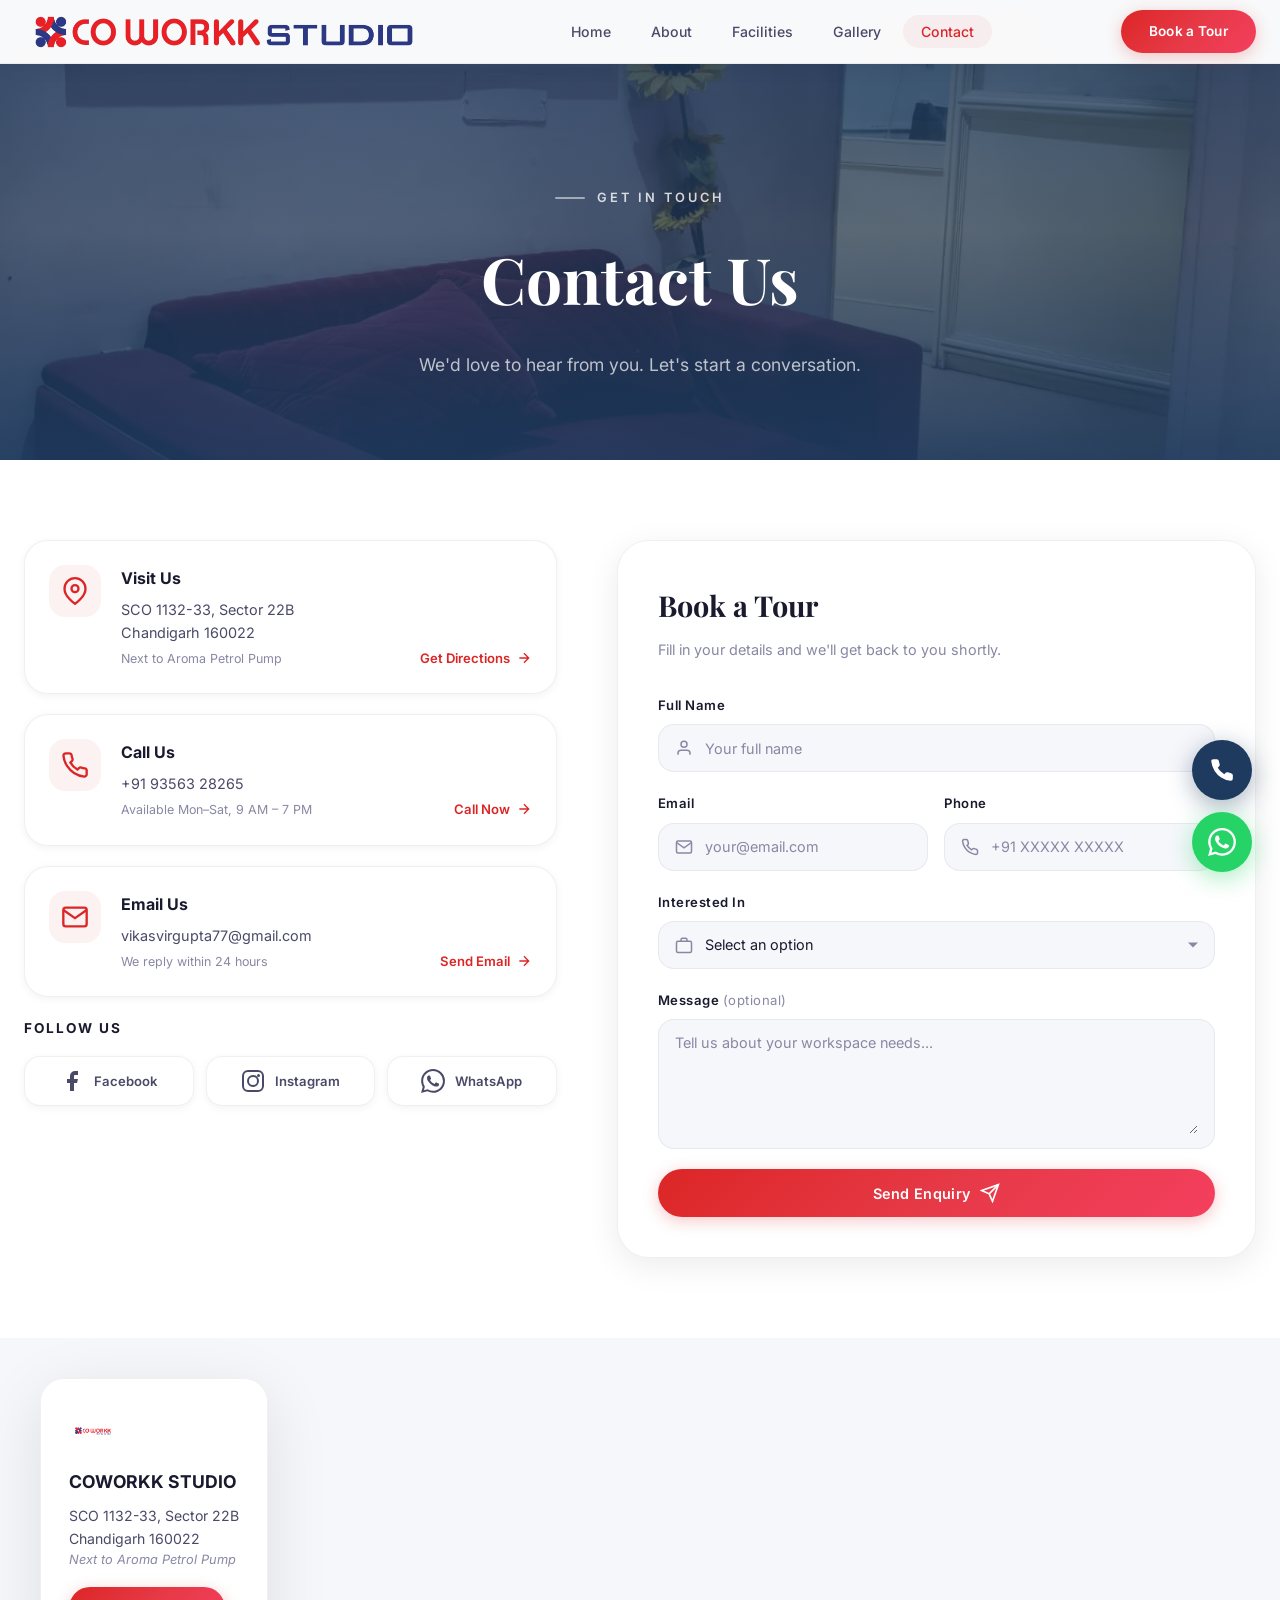
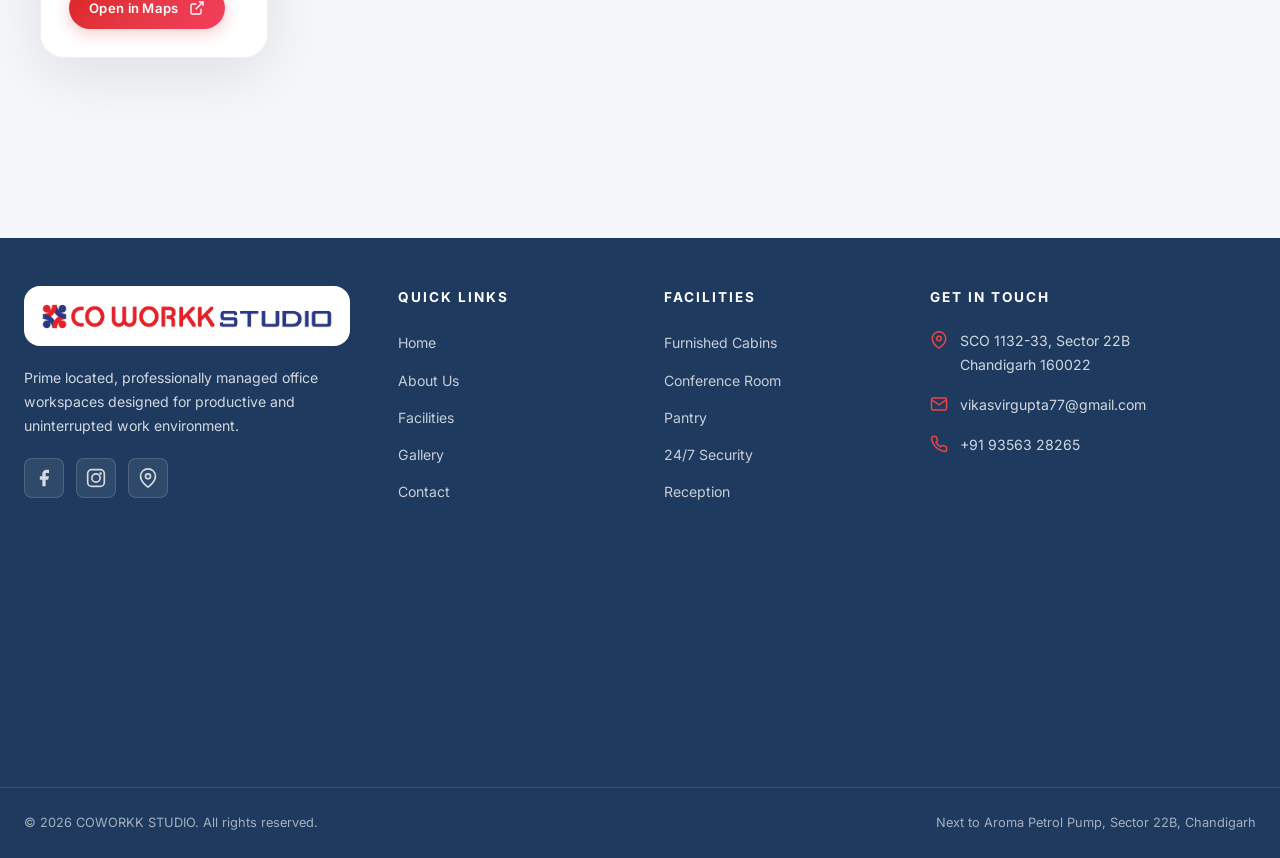
==== commit 2b74d34b: "pages updated" ====
--- a/contact.html
+++ b/contact.html
@@ -275,6 +275,12 @@
                 </div>
             </div>
         </div>
+        <div class="footer-map">
+            <iframe
+                data-src="https://www.google.com/maps/embed?pb=!1m18!1m12!1m3!1d3430.067!2d76.7784!3d30.7333!2m3!1f0!2f0!3f0!3m2!1i1024!2i768!4f13.1!3m3!1m2!1s0x0%3A0x0!2zMzDCsDQ0JzAwLjAiTiA3NsKwNDYnNDIuMiJF!5e0!3m2!1sen!2sin!4v1700000000000!5m2!1sen!2sin"
+                width="100%" height="250" style="border:0;" allowfullscreen="" loading="lazy"
+                referrerpolicy="no-referrer-when-downgrade" title="COWORKK STUDIO Location"></iframe>
+        </div>
         <div class="footer-bottom">
             <div class="container">
                 <p>&copy; 2026 COWORKK STUDIO. All rights reserved.</p>
@@ -283,6 +289,14 @@
         </div>
     </footer>
 
+    <!-- Floating Call Button -->
+    <a href="tel:9356328265" class="call-float" id="call-btn-contact" aria-label="Call Us">
+        <svg width="26" height="26" viewBox="0 0 24 24" fill="white">
+            <path
+                d="M22 16.92v3a2 2 0 0 1-2.18 2 19.79 19.79 0 0 1-8.63-3.07 19.5 19.5 0 0 1-6-6 19.79 19.79 0 0 1-3.07-8.67A2 2 0 0 1 4.11 2h3a2 2 0 0 1 2 1.72 12.84 12.84 0 0 0 .7 2.81 2 2 0 0 1-.45 2.11L8.09 9.91a16 16 0 0 0 6 6l1.27-1.27a2 2 0 0 1 2.11-.45 12.84 12.84 0 0 0 2.81.7A2 2 0 0 1 22 16.92z" />
+        </svg>
+    </a>
+
     <!-- WhatsApp Float -->
     <a href="https://wa.me/919356328265" class="whatsapp-float" id="whatsapp-btn-contact" target="_blank" rel="noopener" aria-label="Chat on WhatsApp">
         <svg width="28" height="28" viewBox="0 0 24 24" fill="white"><path d="M17.472 14.382c-.297-.149-1.758-.867-2.03-.967-.273-.099-.471-.148-.67.15-.197.297-.767.966-.94 1.164-.173.199-.347.223-.644.075-.297-.15-1.255-.463-2.39-1.475-.883-.788-1.48-1.761-1.653-2.059-.173-.297-.018-.458.13-.606.134-.133.298-.347.446-.52.149-.174.198-.298.298-.497.099-.198.05-.371-.025-.52-.075-.149-.669-1.612-.916-2.207-.242-.579-.487-.5-.669-.51-.173-.008-.371-.01-.57-.01-.198 0-.52.074-.792.372-.272.297-1.04 1.016-1.04 2.479 0 1.462 1.065 2.875 1.213 3.074.149.198 2.096 3.2 5.077 4.487.709.306 1.262.489 1.694.625.712.227 1.36.195 1.871.118.571-.085 1.758-.719 2.006-1.413.248-.694.248-1.289.173-1.413-.074-.124-.272-.198-.57-.347m-5.421 7.403h-.004a9.87 9.87 0 0 1-5.031-1.378l-.361-.214-3.741.982.998-3.648-.235-.374a9.86 9.86 0 0 1-1.51-5.26c.001-5.45 4.436-9.884 9.888-9.884 2.64 0 5.122 1.03 6.988 2.898a9.825 9.825 0 0 1 2.893 6.994c-.003 5.45-4.437 9.884-9.885 9.884m8.413-18.297A11.815 11.815 0 0 0 12.05 0C5.495 0 .16 5.335.157 11.892c0 2.096.547 4.142 1.588 5.945L.057 24l6.305-1.654a11.882 11.882 0 0 0 5.683 1.448h.005c6.554 0 11.89-5.335 11.893-11.893a11.821 11.821 0 0 0-3.48-8.413z"/></svg>
--- a/styles.css
+++ b/styles.css
@@ -43,11 +43,11 @@
     --shadow-card: 0 4px 20px rgba(0,0,0,0.06);
     
     /* Typography */
-    --font-primary: 'Inter', -apple-system, BlinkMacSystemFont, sans-serif;
+    --font-primary: 'Inter', -apple-system, BlinkMacSystemFont, 'Segoe UI', sans-serif;
     --font-display: 'Playfair Display', Georgia, serif;
     
     /* Spacing */
-    --section-padding: 120px 0;
+    --section-padding: 80px 0;
     --container-max: 1280px;
     --container-padding: 0 24px;
     
@@ -84,6 +84,7 @@
     background: var(--bg-primary);
     color: var(--text-secondary);
     line-height: 1.7;
+    font-size: 16px;
     overflow-x: hidden;
     -webkit-font-smoothing: antialiased;
     -moz-osx-font-smoothing: grayscale;
@@ -112,6 +113,8 @@
 .section {
     padding: var(--section-padding);
     position: relative;
+    z-index: 2;
+    background: var(--bg-primary);
 }
 
 /* === Preloader === */
@@ -179,12 +182,13 @@
     50% { transform: scale(1.05); opacity: 0.8; }
 }
 
-/* === Gradient Text === */
+/* === Gradient Text — disabled for professional look === */
 .gradient-text {
-    background: linear-gradient(135deg, #dc2626 0%, #ea580c 30%, #d97706 60%, #dc2626 100%);
-    -webkit-background-clip: text;
-    -webkit-text-fill-color: transparent;
-    background-clip: text;
+    color: var(--text-primary);
+    background: none;
+    -webkit-background-clip: unset;
+    -webkit-text-fill-color: var(--text-primary);
+    background-clip: unset;
 }
 
 /* === Navigation === */
@@ -196,6 +200,11 @@
     z-index: 1000;
     padding: 16px 0;
     transition: all var(--transition-medium);
+    background: rgba(255, 255, 255, 0.97);
+    backdrop-filter: blur(20px);
+    -webkit-backdrop-filter: blur(20px);
+    border-bottom: 1px solid var(--glass-border);
+    box-shadow: 0 2px 20px rgba(0,0,0,0.06);
 }
 
 .navbar.scrolled {
@@ -239,8 +248,7 @@
 }
 
 .navbar:not(.scrolled):not(.navbar-solid) .nav-logo-wide {
-    /* Adds a soft white glow so dark text is readable on the dark hero */
-    filter: drop-shadow(0px 0px 8px rgba(255, 255, 255, 0.9));
+    filter: none;
 }
 
 .navbar.scrolled .nav-logo-wide,
@@ -276,13 +284,13 @@
 }
 
 .navbar:not(.scrolled):not(.navbar-solid) .nav-link {
-    color: rgba(255,255,255,0.85);
+    color: var(--text-secondary);
 }
 
 .navbar:not(.scrolled):not(.navbar-solid) .nav-link:hover,
 .navbar:not(.scrolled):not(.navbar-solid) .nav-link.active {
-    color: #ffffff;
-    background: rgba(255,255,255,0.12);
+    color: var(--brand-red);
+    background: rgba(220, 38, 38, 0.06);
 }
 
 .navbar.scrolled .nav-link:hover,
@@ -331,7 +339,7 @@
 }
 
 .navbar:not(.scrolled):not(.navbar-solid) .nav-toggle span {
-    background: #fff;
+    background: var(--text-primary);
 }
 
 .nav-toggle.active span:nth-child(1) {
@@ -354,6 +362,7 @@
     align-items: center;
     justify-content: center;
     overflow: hidden;
+    z-index: 1;
 }
 
 .hero-bg {
@@ -425,57 +434,22 @@
     padding: 80px 24px 0;
 }
 
-.hero-badge {
-    display: inline-flex;
-    align-items: center;
-    gap: 8px;
-    padding: 8px 20px;
-    background: rgba(255, 255, 255, 0.12);
-    border: 1px solid rgba(255, 255, 255, 0.2);
-    border-radius: var(--radius-full);
-    font-size: 0.82rem;
-    font-weight: 600;
-    color: #fff;
-    letter-spacing: 1px;
-    text-transform: uppercase;
-    margin-bottom: 28px;
-    backdrop-filter: blur(8px);
-}
-
-.badge-dot {
-    width: 6px;
-    height: 6px;
-    background: #4ade80;
-    border-radius: 50%;
-    animation: blink 2s ease-in-out infinite;
-}
-
-@keyframes blink {
-    0%, 100% { opacity: 1; }
-    50% { opacity: 0.3; }
-}
-
 .hero-title {
     font-family: var(--font-display);
-    font-size: clamp(2.8rem, 6vw, 5rem);
+    font-size: clamp(2.4rem, 5.5vw, 4.2rem);
     font-weight: 700;
-    line-height: 1.1;
+    line-height: 1.15;
     color: #ffffff;
     margin-bottom: 24px;
     letter-spacing: -1px;
 }
 
 .hero .gradient-text {
-    background: linear-gradient(135deg, #fbbf24 0%, #f59e0b 50%, #ef4444 100%);
-    -webkit-background-clip: text;
-    -webkit-text-fill-color: transparent;
-    background-clip: text;
-}
-
-.hero-title-accent {
-    font-style: italic;
-    font-weight: 400;
+    color: #ffffff;
+    background: none;
+    -webkit-background-clip: unset;
     -webkit-text-fill-color: #ffffff;
+    background-clip: unset;
 }
 
 .hero-subtitle {
@@ -714,6 +688,28 @@
     margin-bottom: 20px;
 }
 
+/* About section — full-width centered layout (no images) */
+.about-content-full {
+    max-width: 800px;
+    margin: 0 auto;
+    text-align: center;
+}
+
+.about-content-full .section-tag {
+    justify-content: center;
+}
+
+.about-content-full .section-title {
+    color: var(--text-primary);
+}
+
+.about-content-full .about-text {
+    text-align: left;
+    max-width: 700px;
+    margin-left: auto;
+    margin-right: auto;
+}
+
 .section-subtitle {
     font-size: 1.05rem;
     color: var(--text-secondary);
@@ -723,7 +719,7 @@
 
 .section-header {
     text-align: center;
-    margin-bottom: 72px;
+    margin-bottom: 40px;
 }
 
 .section-header .section-subtitle {
@@ -734,6 +730,7 @@
 .about {
     background: linear-gradient(180deg, #ffffff 0%, #f8faff 50%, #f0f4ff 100%);
     position: relative;
+    z-index: 2;
 }
 
 .about-grid {
@@ -1202,6 +1199,19 @@
 
 /* Highlight cards grid on the right */
 .vo-highlights {
+    display: flex;
+    flex-direction: column;
+}
+
+.vo-strengths-heading {
+    font-family: var(--font-display);
+    font-size: 1.6rem;
+    font-weight: 700;
+    color: var(--text-primary);
+    margin-bottom: 20px;
+}
+
+.vo-highlights-grid {
     display: grid;
     grid-template-columns: 1fr 1fr;
     gap: 20px;
@@ -1301,15 +1311,10 @@
 .mosaic-overlay {
     position: absolute;
     inset: 0;
-    background: linear-gradient(180deg, transparent 50%, rgba(10, 10, 30, 0.75) 100%);
+    background: linear-gradient(180deg, transparent 40%, rgba(10, 10, 30, 0.7) 100%);
     display: flex;
     align-items: flex-end;
     padding: 20px;
-    opacity: 0;
-    transition: opacity var(--transition-fast);
-}
-
-.mosaic-item:hover .mosaic-overlay {
     opacity: 1;
 }
 
@@ -1327,7 +1332,7 @@
 /* === CTA Section === */
 .cta-section {
     position: relative;
-    padding: 160px 0;
+    padding: 100px 0;
     overflow: hidden;
 }
 
@@ -1353,6 +1358,24 @@
     );
 }
 
+/* CTA without background image */
+.cta-no-bg {
+    background: var(--bg-secondary);
+}
+
+.cta-no-bg .cta-bg,
+.cta-no-bg .cta-overlay {
+    display: none;
+}
+
+.cta-no-bg .cta-title {
+    color: var(--text-primary);
+}
+
+.cta-no-bg .cta-text {
+    color: var(--text-secondary);
+}
+
 .cta-content {
     position: relative;
     z-index: 2;
@@ -1371,10 +1394,11 @@
 }
 
 .cta-section .gradient-text {
-    background: linear-gradient(135deg, #fbbf24 0%, #f59e0b 50%, #ef4444 100%);
-    -webkit-background-clip: text;
-    -webkit-text-fill-color: transparent;
-    background-clip: text;
+    color: var(--text-primary);
+    background: none;
+    -webkit-background-clip: unset;
+    -webkit-text-fill-color: var(--text-primary);
+    background-clip: unset;
 }
 
 .cta-text {
@@ -1392,6 +1416,21 @@
     flex-wrap: wrap;
 }
 
+/* Outline button for CTA */
+.btn-primary-outline {
+    background: transparent;
+    color: var(--brand-red);
+    border: 2px solid var(--brand-red);
+}
+
+.btn-primary-outline:hover {
+    background: var(--accent-gradient);
+    color: white;
+    border-color: transparent;
+    transform: translateY(-2px);
+    box-shadow: 0 8px 24px rgba(220, 38, 38, 0.35);
+}
+
 /* === Footer === */
 .footer {
     background: var(--brand-blue);
@@ -1399,7 +1438,18 @@
 }
 
 .footer-top {
-    padding: 80px 0 48px;
+    padding: 48px 0 32px;
+}
+
+/* Footer Map */
+.footer-map {
+    width: 100%;
+    line-height: 0;
+}
+
+.footer-map iframe {
+    width: 100%;
+    display: block;
 }
 
 .footer-grid {
@@ -1442,7 +1492,7 @@
 
 .footer-brand p {
     font-size: 0.88rem;
-    color: rgba(255,255,255,0.55);
+    color: rgba(255,255,255,0.8);
     line-height: 1.7;
     margin-bottom: 20px;
 }
@@ -1459,9 +1509,9 @@
     align-items: center;
     justify-content: center;
     background: rgba(255,255,255,0.08);
-    border: 1px solid rgba(255,255,255,0.12);
+    border: 1px solid rgba(255,255,255,0.15);
     border-radius: var(--radius-sm);
-    color: rgba(255,255,255,0.6);
+    color: rgba(255,255,255,0.8);
     transition: all var(--transition-fast);
 }
 
@@ -1490,7 +1540,7 @@
 
 .footer-links-group a {
     font-size: 0.88rem;
-    color: rgba(255,255,255,0.55);
+    color: rgba(255,255,255,0.75);
     transition: all var(--transition-fast);
 }
 
@@ -1506,7 +1556,7 @@
     gap: 12px;
     margin-bottom: 16px;
     font-size: 0.88rem;
-    color: rgba(255,255,255,0.55);
+    color: rgba(255,255,255,0.8);
 }
 
 .footer-contact-item svg {
@@ -1516,7 +1566,7 @@
 }
 
 .footer-contact-item a {
-    color: rgba(255,255,255,0.55);
+    color: rgba(255,255,255,0.8);
 }
 
 .footer-contact-item a:hover {
@@ -1536,7 +1586,45 @@
 
 .footer-bottom p {
     font-size: 0.8rem;
-    color: rgba(255,255,255,0.4);
+    color: rgba(255,255,255,0.6);
+}
+
+.footer-credit-link {
+    color: rgba(255,255,255,0.65);
+    text-decoration: underline;
+    transition: color var(--transition-fast);
+}
+
+.footer-credit-link:hover {
+    color: #ffffff;
+}
+
+/* === Floating Call Button === */
+.call-float {
+    position: fixed;
+    bottom: 100px;
+    right: 28px;
+    width: 60px;
+    height: 60px;
+    background: var(--brand-blue);
+    border-radius: 50%;
+    display: flex;
+    align-items: center;
+    justify-content: center;
+    z-index: 999;
+    box-shadow: 0 6px 24px rgba(30, 58, 95, 0.4);
+    transition: all var(--transition-fast);
+    animation: call-pulse 2s ease-in-out infinite;
+}
+
+.call-float:hover {
+    transform: scale(1.1) translateY(-3px);
+    box-shadow: 0 10px 32px rgba(30, 58, 95, 0.5);
+}
+
+@keyframes call-pulse {
+    0%, 100% { box-shadow: 0 6px 24px rgba(30, 58, 95, 0.4); }
+    50% { box-shadow: 0 6px 24px rgba(30, 58, 95, 0.6), 0 0 0 12px rgba(30, 58, 95, 0.1); }
 }
 
 /* === WhatsApp Float === */
@@ -1619,10 +1707,11 @@
 }
 
 .page-hero .gradient-text {
-    background: linear-gradient(135deg, #fbbf24 0%, #f59e0b 50%, #ef4444 100%);
-    -webkit-background-clip: text;
-    -webkit-text-fill-color: transparent;
-    background-clip: text;
+    color: #ffffff;
+    background: none;
+    -webkit-background-clip: unset;
+    -webkit-text-fill-color: #ffffff;
+    background-clip: unset;
 }
 
 .page-hero-subtitle {
@@ -1727,8 +1816,8 @@
     align-items: flex-end;
     justify-content: space-between;
     padding: 24px;
-    opacity: 0;
-    transition: opacity var(--transition-fast);
+    opacity: 1;
+    transition: background var(--transition-fast);
 }
 
 .gallery-item:hover .gallery-item-overlay {
@@ -2245,14 +2334,12 @@
 @media (max-width: 1024px) {
     .hero-title { font-size: 3.5rem; }
     
-    .about-grid,
+    .about-content-full {
+        padding: 0 16px;
+    }
+    
     .contact-grid {
         gap: 40px;
-    }
-    
-    .about-grid {
-        grid-template-columns: 1fr;
-        gap: 48px;
     }
     
     .facilities-grid {
@@ -2291,7 +2378,7 @@
 
 @media (max-width: 768px) {
     :root {
-        --section-padding: 80px 0;
+        --section-padding: 50px 0;
     }
     
     .nav-links {
@@ -2301,15 +2388,19 @@
         width: 80%;
         max-width: 400px;
         height: 100vh;
-        background: rgba(255, 255, 255, 0.98);
-        backdrop-filter: blur(20px);
+        height: 100dvh;
+        background: rgba(255, 255, 255, 0.99);
+        backdrop-filter: blur(24px);
+        -webkit-backdrop-filter: blur(24px);
         flex-direction: column;
-        align-items: flex-start;
-        padding: 100px 32px 32px;
-        gap: 4px;
+        align-items: stretch;
+        padding: 100px 24px 32px;
+        gap: 2px;
         transition: right var(--transition-medium);
         border-left: 1px solid var(--glass-border);
-        box-shadow: -10px 0 40px rgba(0,0,0,0.1);
+        box-shadow: -10px 0 40px rgba(0,0,0,0.12);
+        overflow-y: auto;
+        -webkit-overflow-scrolling: touch;
     }
     
     .nav-links.active {
@@ -2319,9 +2410,12 @@
     .nav-link,
     .navbar:not(.scrolled):not(.navbar-solid) .nav-link {
         width: 100%;
-        padding: 14px 20px;
-        font-size: 1rem;
+        padding: 16px 20px;
+        font-size: 1.02rem;
+        font-weight: 500;
         color: var(--text-secondary);
+        border-radius: var(--radius-md);
+        transition: all var(--transition-fast);
     }
     
     .nav-link:hover,
@@ -2332,8 +2426,26 @@
         background: rgba(220, 38, 38, 0.06);
     }
     
+    /* Show CTA as last item inside mobile nav */
     .nav-cta {
         display: none;
+    }
+    
+    /* Mobile nav CTA button injected via CSS */
+    .nav-links::after {
+        content: 'Book a Tour';
+        display: block;
+        margin-top: 16px;
+        padding: 16px 28px;
+        font-size: 0.95rem;
+        font-weight: 600;
+        color: white;
+        background: var(--accent-gradient);
+        border-radius: var(--radius-full);
+        text-align: center;
+        letter-spacing: 0.3px;
+        box-shadow: 0 4px 16px rgba(220, 38, 38, 0.25);
+        cursor: pointer;
     }
     
     .nav-toggle {
@@ -2354,10 +2466,6 @@
         padding: 100px 20px 0;
     }
 
-    .hero-badge {
-        margin-bottom: 16px;
-    }
-    
     .hero-title {
         font-size: clamp(2.2rem, 8vw, 3.5rem);
         margin-bottom: 16px;
@@ -2379,25 +2487,6 @@
         width: 100%;
     }
     
-    .hero-stats {
-        flex-direction: row;
-        flex-wrap: wrap;
-        justify-content: center;
-        gap: 20px;
-    }
-    
-    .stat-number {
-        font-size: 1.6rem;
-    }
-
-    .stat-label {
-        font-size: 0.65rem;
-    }
-
-    .stat-divider {
-        display: none;
-    }
-    
     .facilities-grid {
         grid-template-columns: 1fr;
     }
@@ -2410,7 +2499,7 @@
         gap: 32px;
     }
 
-    .vo-highlights {
+    .vo-highlights-grid {
         grid-template-columns: 1fr 1fr;
     }
 
@@ -2419,6 +2508,19 @@
     }
 
     .vo-actions .btn {
+        width: 100%;
+    }
+
+    /* CTA section mobile */
+    .cta-no-bg {
+        padding: 60px 0;
+    }
+    
+    .cta-actions {
+        flex-direction: column;
+    }
+    
+    .cta-actions .btn {
         width: 100%;
     }
     
@@ -2434,6 +2536,20 @@
     
     .mosaic-wide {
         grid-column: span 2;
+    }
+    
+    .mosaic-overlay {
+        opacity: 1 !important;
+        background: linear-gradient(180deg, transparent 30%, rgba(10, 10, 30, 0.75) 100%);
+        padding: 12px;
+    }
+    
+    .mosaic-overlay span {
+        font-size: 0.82rem;
+    }
+    
+    .mosaic-item:hover img {
+        transform: none;
     }
     
     .gallery-grid {
@@ -2452,6 +2568,34 @@
         gap: 32px;
     }
     
+    .footer-map iframe {
+        height: 200px;
+    }
+    
+    .whatsapp-float {
+        bottom: 20px;
+        right: 16px;
+        width: 52px;
+        height: 52px;
+    }
+    
+    .whatsapp-float svg {
+        width: 24px;
+        height: 24px;
+    }
+    
+    .call-float {
+        bottom: 84px;
+        right: 16px;
+        width: 52px;
+        height: 52px;
+    }
+    
+    .call-float svg {
+        width: 22px;
+        height: 22px;
+    }
+    
     .footer-bottom .container {
         flex-direction: column;
         gap: 8px;
@@ -2459,11 +2603,68 @@
     }
     
     .contact-social-links {
-        flex-direction: column;
+        flex-direction: row;
+        flex-wrap: wrap;
+    }
+    
+    .social-link-card {
+        flex: 1 1 calc(50% - 6px);
+        min-width: 0;
+        padding: 12px 14px;
+    }
+    
+    .social-link-card span {
+        font-size: 0.78rem;
     }
     
     .form-row {
         grid-template-columns: 1fr;
+    }
+    
+    /* Contact card — remove translateX hover on mobile (not touch-friendly) */
+    .contact-card:hover {
+        transform: none;
+    }
+    
+    /* Make contact cards stack action below content on mobile */
+    .contact-card {
+        flex-wrap: wrap;
+        padding: 20px;
+        gap: 14px;
+    }
+    
+    .contact-card-icon {
+        width: 44px;
+        height: 44px;
+    }
+    
+    .contact-card-icon svg {
+        width: 22px;
+        height: 22px;
+    }
+    
+    .contact-card-content {
+        flex: 1;
+        min-width: 0;
+    }
+    
+    .contact-card-content p {
+        font-size: 0.85rem;
+        word-break: break-word;
+    }
+    
+    .contact-card-action {
+        width: 100%;
+        justify-content: flex-start;
+        padding-top: 8px;
+        border-top: 1px solid var(--glass-border);
+        margin-top: 0;
+        align-self: auto;
+    }
+    
+    /* Map section mobile */
+    .map-section iframe {
+        height: 350px;
     }
     
     .map-overlay-info {
@@ -2481,6 +2682,10 @@
         padding: 0;
     }
     
+    .cta-section {
+        padding: 60px 0;
+    }
+
     .cta-actions {
         flex-direction: column;
     }
@@ -2494,6 +2699,15 @@
         bottom: 10px;
     }
     
+    .about-content-full {
+        text-align: center;
+    }
+    
+    .about-content-full .about-text {
+        text-align: left;
+        font-size: 0.95rem;
+    }
+    
     .gallery-filters {
         gap: 6px;
     }
@@ -2504,11 +2718,31 @@
     }
     
     .page-hero {
-        padding: 160px 0 80px;
+        padding: 140px 0 60px;
+    }
+    
+    .page-hero-short {
+        padding: 130px 0 50px;
+    }
+    
+    .page-hero-title {
+        font-size: clamp(1.8rem, 7vw, 2.8rem);
+    }
+    
+    .page-hero-subtitle {
+        font-size: 0.95rem;
     }
     
     .contact-form-card {
-        padding: 28px;
+        padding: 24px 20px;
+    }
+    
+    .form-header h2 {
+        font-size: 1.5rem;
+    }
+    
+    .contact-section.section {
+        padding: 60px 0;
     }
 }
 
@@ -2526,4 +2760,64 @@
     .mosaic-wide {
         grid-column: span 1;
     }
-}
+    
+    /* Contact cards stack vertically on very small screens */
+    .contact-card {
+        flex-direction: column;
+        align-items: flex-start;
+        gap: 12px;
+        padding: 18px;
+    }
+    
+    .contact-card-action {
+        align-self: flex-start;
+    }
+    
+    .contact-social-links {
+        flex-direction: column;
+    }
+    
+    .social-link-card {
+        flex: 1 1 100%;
+    }
+    
+    /* Contact form tighter on small phones */
+    .contact-form-card {
+        padding: 20px 16px;
+    }
+    
+    .input-wrap {
+        padding: 12px 14px;
+    }
+    
+    /* Map card on small screens */
+    .map-overlay-info {
+        padding: 16px;
+    }
+    
+    .map-section iframe {
+        height: 280px;
+    }
+    
+    /* Smaller nav logo on small phones */
+    .nav-logo-wide {
+        height: 36px;
+    }
+    
+    .navbar.scrolled .nav-logo-wide,
+    .navbar-solid .nav-logo-wide {
+        height: 32px;
+    }
+    
+    /* Mobile nav links tighter */
+    .nav-links {
+        width: 85%;
+        padding: 90px 20px 24px;
+    }
+    
+    .nav-link,
+    .navbar:not(.scrolled):not(.navbar-solid) .nav-link {
+        padding: 14px 16px;
+        font-size: 0.95rem;
+    }
+}
